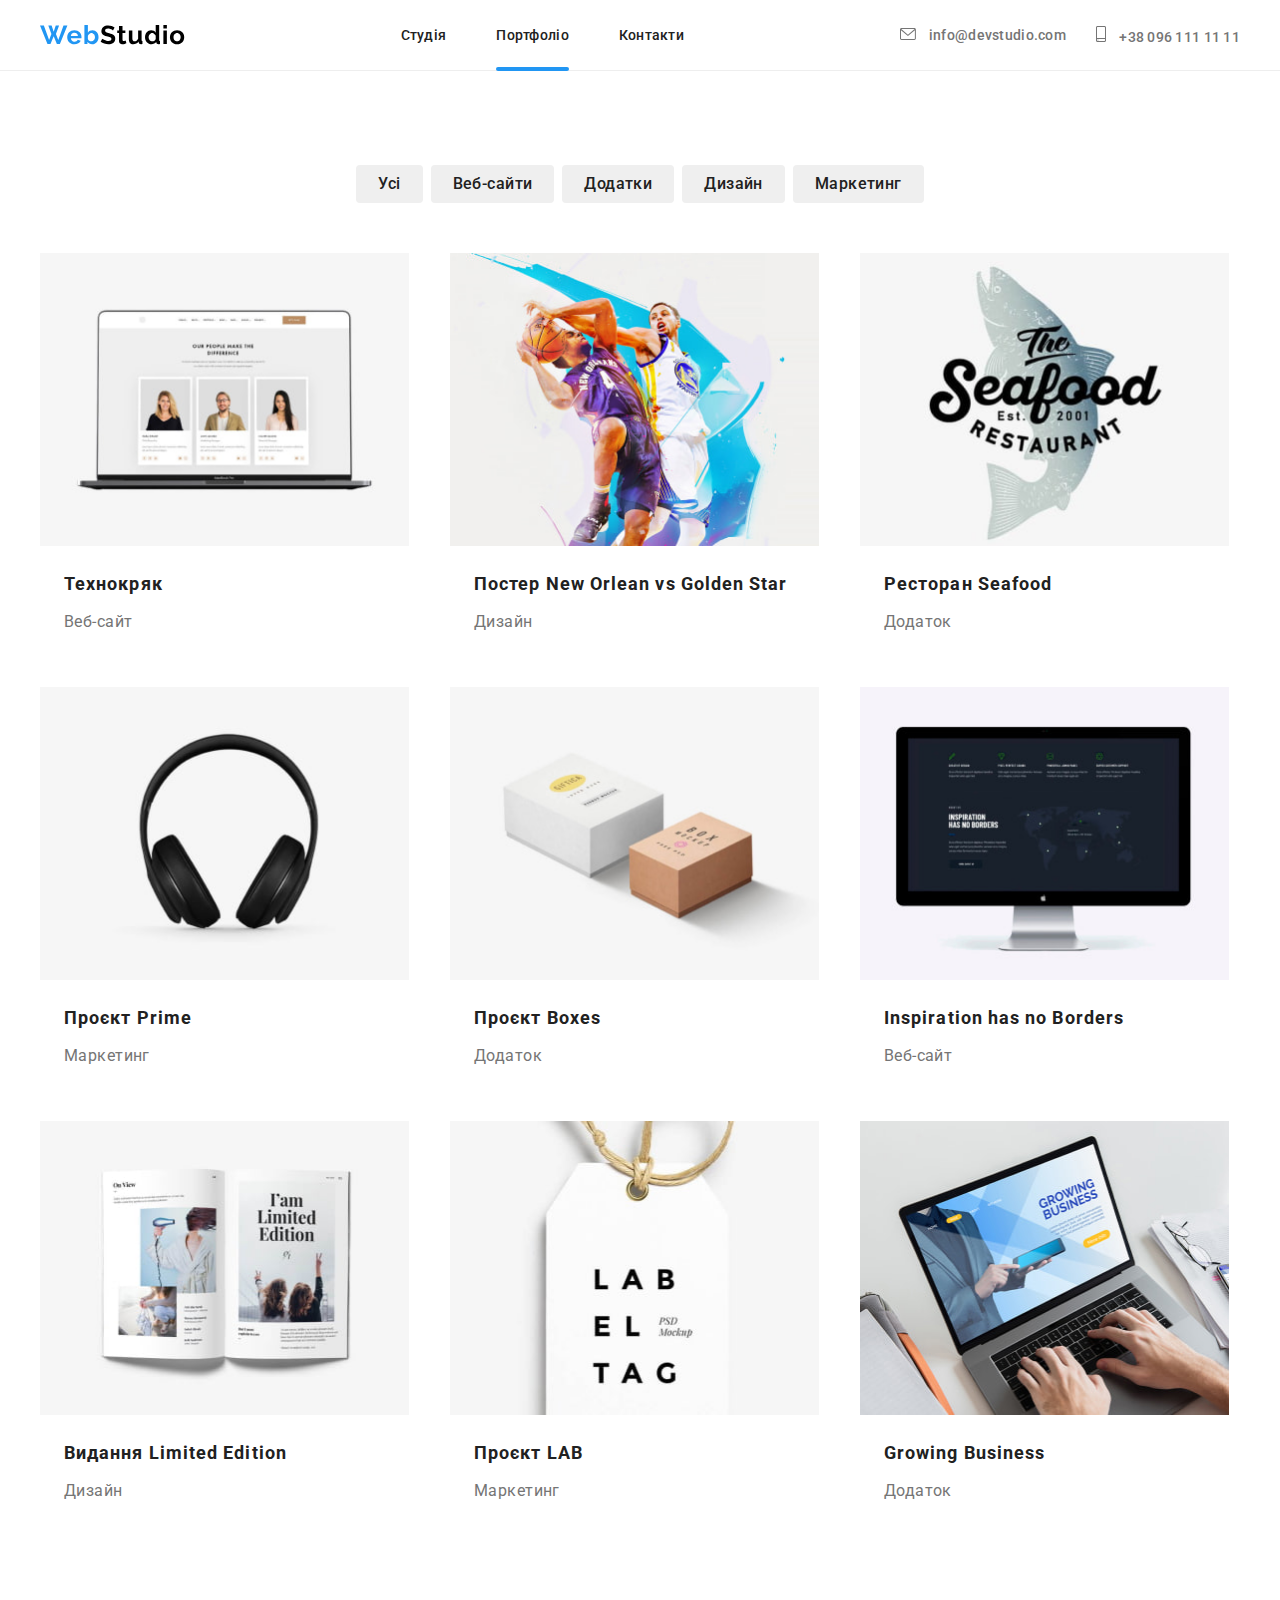
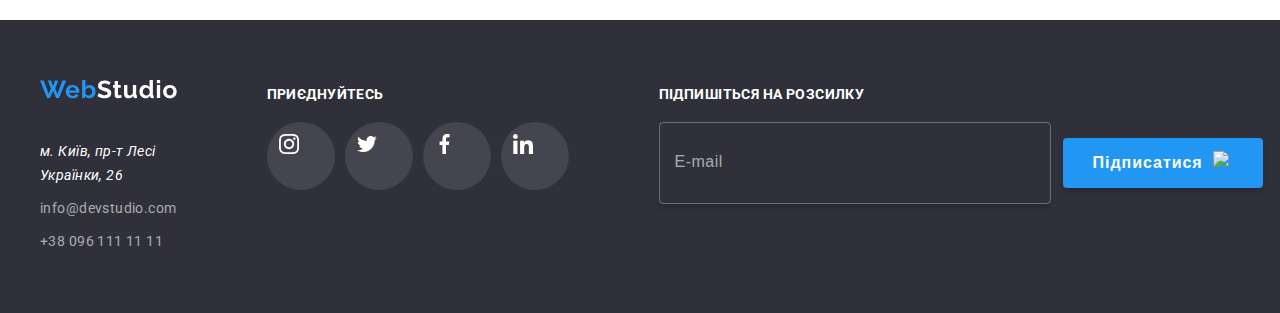
==== src/pages/portfolio.html @ 6adca5ae "added scss" ====
<!DOCTYPE html>
<html lang="uk">
  <head>
    <meta charset="UTF-8" />
    <meta name="viewport" content="width=device-width, initial-scale=1.0" />
    <title>Portfolio</title>
    <!-- шрифти -->
    <link rel="preconnect" href="https://fonts.googleapis.com" />
    <link rel="preconnect" href="https://fonts.gstatic.com" crossorigin />
    <link
      href="https://fonts.googleapis.com/css2?family=Raleway:wght@700&family=Roboto:wght@400;500;700;900&display=swap"
      rel="stylesheet"
    />
    <!-- нормалайз -->
    <link
      rel="stylesheet"
      href="https://cdnjs.cloudflare.com/ajax/libs/modern-normalize/2.0.0/modern-normalize.css"
      integrity="sha512-gA2Bvu0/hw4oj0Lp8ZHjK+o3S4BE5m8d/wNVy6ktKLhHKPpWLQwv9ixzuWirWOakoJqlBdePq2NhoCaUOQ5npQ=="
      crossorigin="anonymous"
      referrerpolicy="no-referrer"
    />
    <link rel="stylesheet" href="../css/main.css" />
  </head>
  <body>
    <!-- шапка сайту -->
    <header class="header">
      <div class="container header-container">
        <a href="#" class="header-logo">
          <img src="../images/logo.svg" alt="лого" class="header-logo-foto" />
        </a>
        <!-- навігація -->
        <nav class="header-nav">
          <ul class="nav-list">
            <li class="list-item">
              <a href="../../index.html" class="nav-link">Студія</a>
            </li>
            <li class="list-item">
              <a href="./portfolio.html" class="nav-link nav-link-active"
                >Портфоліо</a
              >
            </li>
            <li class="list-item"><a href="#" class="nav-link">Контакти</a></li>
          </ul>
        </nav>
        <ul class="header-address-list">
          <li class="address-item">
            <a class="address-link" href="mailto:info@devstudio.com">
              <svg class="address-icon address-icon-one">
                <use href="../images/icons/symbol-defs.svg#icon-email"></use>
              </svg>
              info@devstudio.com
            </a>
          </li>
          <li class="address-item">
            <a class="address-link" href="tel:+380961111111">
              <svg class="address-icon address-icon-two">
                <use
                  href="../images/icons/symbol-defs.svg#icon-smartphone"
                ></use>
              </svg>
              +38 096 111 11 11
            </a>
          </li>
        </ul>
      </div>
    </header>
    <!-- основний контент -->
    <main class="main">
      <section class="projects">
        <div class="container">
          <div class="projects-div">
            <ul class="projects-list">
              <li class="projects-item">
                <button class="list-button">Усі</button>
              </li>
              <li class="projects-item">
                <button class="list-button">Веб-сайти</button>
              </li>
              <li class="projects-item">
                <button class="list-button">Додатки</button>
              </li>
              <li class="projects-item">
                <button class="list-button">Дизайн</button>
              </li>
              <li class="projects-item">
                <button class="list-button">Маркетинг</button>
              </li>
            </ul>
          </div>
          <div class="projects-contanier">
            <article class="project">
              <div class="project-photo">
                <img
                  src="../images/portfolio/technokrak.jpg"
                  alt="Веб-сайт Технокряк"
                  class="project-img"
                />
                <p class="project-overlay">
                  Ресурс пропонує комплексні пропозиції з різним рівнем
                  функціоналу та сервісів. Все це дозволить відвідувачу отримати
                  вичерпні відомості про компанію чи приватну особу.
                </p>
              </div>
              <h2 class="project-title">Технокряк</h2>
              <p class="project-type">Веб-сайт</p>
            </article>

            <article class="project">
              <div class="project-photo">
                <img
                  src="../images/portfolio/neworlean.jpg"
                  alt="Постер New Orlean vs Golden Star"
                  class="project-img"
                />
                <p class="project-overlay">
                  Ресурс пропонує комплексні пропозиції з різним рівнем
                  функціоналу та сервісів. Все це дозволить відвідувачу отримати
                  вичерпні відомості про компанію чи приватну особу.
                </p>
              </div>
              <h2 class="project-title">Постер New Orlean vs Golden Star</h2>
              <p class="project-type">Дизайн</p>
            </article>

            <article class="project">
              <div class="project-photo">
                <img
                  src="../images/portfolio/seafood.jpg"
                  alt="Додаток Seafood"
                  class="project-img"
                />
                <p class="project-overlay">
                  Ресурс пропонує комплексні пропозиції з різним рівнем
                  функціоналу та сервісів. Все це дозволить відвідувачу отримати
                  вичерпні відомості про компанію чи приватну особу.
                </p>
              </div>
              <h2 class="project-title">Ресторан Seafood</h2>
              <p class="project-type">Додаток</p>
            </article>

            <article class="project">
              <div class="project-photo">
                <img
                  src="../images/portfolio/prime.jpg"
                  alt="Проєкт Prime"
                  class="project-img"
                />
                <p class="project-overlay">
                  Ресурс пропонує комплексні пропозиції з різним рівнем
                  функціоналу та сервісів. Все це дозволить відвідувачу отримати
                  вичерпні відомості про компанію чи приватну особу.
                </p>
              </div>
              <h2 class="project-title">Проєкт Prime</h2>
              <p class="project-type">Маркетинг</p>
            </article>

            <article class="project">
              <div class="project-photo">
                <img
                  src="../images/portfolio/boxes.jpg"
                  alt="Додаток Boxes"
                  class="project-img"
                />
                <p class="project-overlay">
                  Ресурс пропонує комплексні пропозиції з різним рівнем
                  функціоналу та сервісів. Все це дозволить відвідувачу отримати
                  вичерпні відомості про компанію чи приватну особу.
                </p>
              </div>
              <h2 class="project-title">Проєкт Boxes</h2>
              <p class="project-type">Додаток</p>
            </article>

            <article class="project">
              <div class="project-photo">
                <img
                  src="../images/portfolio/inspiration.jpg"
                  alt="Веб-сайт Inspiration has no Borders"
                  class="project-img"
                />
                <p class="project-overlay">
                  Ресурс пропонує комплексні пропозиції з різним рівнем
                  функціоналу та сервісів. Все це дозволить відвідувачу отримати
                  вичерпні відомості про компанію чи приватну особу.
                </p>
              </div>
              <h2 class="project-title">Inspiration has no Borders</h2>
              <p class="project-type">Веб-сайт</p>
            </article>

            <article class="project">
              <div class="project-photo">
                <img
                  src="../images/portfolio/limitededition.jpg"
                  alt="Дизайн Limited Edition"
                  class="project-img"
                />
                <p class="project-overlay">
                  Ресурс пропонує комплексні пропозиції з різним рівнем
                  функціоналу та сервісів. Все це дозволить відвідувачу отримати
                  вичерпні відомості про компанію чи приватну особу.
                </p>
              </div>
              <h2 class="project-title">Видання Limited Edition</h2>
              <p class="project-type">Дизайн</p>
            </article>

            <article class="project">
              <div class="project-photo">
                <img
                  src="../images/portfolio/lab.jpg"
                  alt="Проєкт LAB"
                  class="project-img"
                />
                <p class="project-overlay">
                  Ресурс пропонує комплексні пропозиції з різним рівнем
                  функціоналу та сервісів. Все це дозволить відвідувачу отримати
                  вичерпні відомості про компанію чи приватну особу.
                </p>
              </div>
              <h2 class="project-title">Проєкт LAB</h2>
              <p class="project-type">Маркетинг</p>
            </article>

            <article class="project">
              <div class="project-photo">
                <img
                  src="../images/portfolio/growingbusiness.jpg"
                  alt="Додаток Growing Business"
                  class="project-img"
                />
                <p class="project-overlay">
                  Ресурс пропонує комплексні пропозиції з різним рівнем
                  функціоналу та сервісів. Все це дозволить відвідувачу отримати
                  вичерпні відомості про компанію чи приватну особу.
                </p>
              </div>
              <h2 class="project-title">Growing Business</h2>
              <p class="project-type">Додаток</p>
            </article>
          </div>
        </div>
      </section>
    </main>
    <!-- підвал сайту -->
    <footer class="footer">
      <div class="container footer-container">
        <div class="footer-logo-and-address">
          <a href="#" class="footer-logo">
            <img
              src="../images/logo2.svg"
              alt="лого"
              class="footer-logo-foto"
            />
          </a>
          <ul class="footer-address-list">
            <li class="footer-item">
              <address class="footer-address">
                м. Київ, пр-т Лесі Українки, 26
              </address>
            </li>
            <li class="footer-item">
              <a href="mailto:info@devstudio.com" class="footer-link"
                >info@devstudio.com</a
              >
            </li>
            <li class="footer-item">
              <a href="tel:+380961111111" class="footer-link"
                >+38 096 111 11 11</a
              >
            </li>
          </ul>
        </div>
        <div class="footer-icons">
          <h2 class="footer-title">приєднуйтесь</h2>
          <ul class="footer-icons-list">
            <li class="icons-item">
              <a href="#" class="icons-link">
                <svg class="footer-icon" style="fill: #ffffff">
                  <use
                    href="../images/icons/symbol-defs.svg#icon-instagram"
                  ></use>
                </svg>
              </a>
            </li>
            <li class="icons-item">
              <a href="#" class="icons-link">
                <svg class="footer-icon">
                  <use
                    href="../images/icons/symbol-defs.svg#icon-twitter"
                  ></use>
                </svg>
              </a>
            </li>
            <li class="icons-item">
              <a href="#" class="icons-link">
                <svg class="footer-icon">
                  <use
                    href="../images/icons/symbol-defs.svg#icon-facebook"
                  ></use>
                </svg>
              </a>
            </li>
            <li class="icons-item">
              <a href="#" class="icons-link">
                <svg class="footer-icon">
                  <use href="../images/icons/symbol-defs.svg#icon-in"></use>
                </svg>
              </a>
            </li>
          </ul>
        </div>
        <div class="footer-contacts">
          <form action="#" class="footer-form">
            <h2 class="form-title">Підпишіться на розсилку</h2>
            <div class="footer-contact">
              <label hidden for="email" class="footer-label">E-mail</label>
              <input
                type="email"
                class="footer-input"
                id="email"
                placeholder="E-mail"
                required
              />
              <button type="submit" class="footer-btn-submit">
                Підписатися
                <img
                  src="../images/icons/send.svg"
                  alt="Відправити"
                  class="footer-btn-img"
                />
              </button>
            </div>
          </form>
        </div>
      </div>
    </footer>
  </body>
</html>
---- src/css/main.css ----
html,
body,
div,
span,
applet,
object,
iframe,
h1,
h2,
h3,
h4,
h5,
h6,
p,
blockquote,
pre,
a,
abbr,
acronym,
address,
big,
cite,
code,
del,
dfn,
em,
img,
ins,
kbd,
q,
s,
samp,
small,
strike,
strong,
sub,
sup,
tt,
var,
b,
u,
i,
center,
dl,
dt,
dd,
ol,
ul,
li,
fieldset,
form,
label,
legend,
table,
caption,
tbody,
tfoot,
thead,
tr,
th,
td,
article,
aside,
canvas,
details,
embed,
figure,
figcaption,
footer,
header,
hgroup,
menu,
nav,
output,
ruby,
section,
summary,
time,
mark,
audio,
video {
  margin: 0;
  padding: 0;
}

ul {
  list-style: none;
}

a {
  color: inherit;
  text-decoration: none;
}

h1,
h2,
h3,
h4,
h5,
h6 {
  font-size: inherit;
  font-weight: inherit;
}

button,
input {
  border: none;
  padding: 0;
}

:root {
  --colorTextPrimary: #212121;
  --colorTextSecondary: #757575;
  --colorTextAdditional: #ffffff;
  --colorTextAdditionalProzoruy: rgba(255, 255, 255, 0.6);
  --colorTextHover: #2196f3;
  --colorBackgroundPrimary: #2f303a;
  --colorBackgroundSecondary: #f5f4fa;
  --colorBorder: #eee;
  --colorIcons: #afb1b8;
  --colorIconsFooter: rgba(255, 255, 255, 0.1);
  --colorFormInput: rgba(33, 33, 33, 0.2);
}

img {
  width: 100%;
  display: block;
}

body {
  font-family: "Roboto", sans-serif;
  font-weight: 400;
  font-size: 14px;
  letter-spacing: 0.03em;
  color: var(--colorTextPrimary);
}

.container {
  max-width: 1200px;
  padding-left: 15px;
  padding-right: 15px;
  margin-left: auto;
  margin-right: auto;
}

.header {
  padding-top: 25px;
  padding-bottom: 25px;
  border-bottom: 1px solid var(--colorBorder);
}

.header-container {
  display: flex;
  justify-content: space-between;
  align-items: center;
}

.nav-list {
  display: flex;
  align-items: center;
  gap: 50px;
}

.nav-link {
  font-weight: 500;
  letter-spacing: 0.02em;
  text-decoration: none;
  color: var(--colorTextPrimary);
  position: relative;
  transition-property: color;
  transition-duration: 250ms;
  transition-timing-function: cubic-bezier(0.4, 0, 0.2, 1);
}

.nav-link:hover {
  color: var(--colorTextHover);
}

.nav-link::after {
  content: "";
  border-radius: 2px;
  width: 100%;
  height: 4px;
  background-color: var(--colorTextHover);
  position: absolute;
  bottom: -28px;
  left: 0;
  opacity: 0;
  transform: scaleX(0) translateY(10px);
  transform-origin: center;
  transition-property: transform, opacity;
  transition-duration: 250ms;
  transition-timing-function: cubic-bezier(0.4, 0, 0.2, 1);
}

.nav-link-active::after,
.nav-link:hover::after {
  opacity: 1;
  transform: scaleX(1) translateY(0);
}

.header-address-list {
  display: flex;
  align-items: center;
  gap: 30px;
}

.address-link {
  font-weight: 500;
  letter-spacing: 0.02em;
  color: var(--colorTextSecondary);
  text-decoration: none;
  transition-property: color;
  transition-duration: 250ms;
  transition-timing-function: cubic-bezier(0.4, 0, 0.2, 1);
}

.address-item:hover .address-link {
  color: var(--colorTextHover);
}

.address-icon {
  fill: var(--colorTextSecondary);
  transition-property: fill;
  transition-duration: 250ms;
  transition-timing-function: cubic-bezier(0.4, 0, 0.2, 1);
}

.address-item:hover .address-icon {
  fill: var(--colorTextHover);
}

.address-icon-one {
  width: 16px;
  height: 12px;
  margin-right: 10px;
}

.address-icon-two {
  width: 10px;
  height: 16px;
  margin-right: 10px;
}

.hero {
  background-color: var(--colorBackgroundPrimary);
  background-image: linear-gradient(to right, rgba(47, 48, 58, 0.2588235294), rgba(47, 48, 58, 0.2588235294)), url(../images/heroimg.jpg);
  padding-top: 200px;
  padding-bottom: 200px;
  background-repeat: no-repeat;
  background-size: cover;
  background-position: center;
}

.hero-container {
  display: flex;
  flex-direction: column;
  align-items: center;
  gap: 30px;
}

.hero-title {
  font-weight: 900;
  font-size: 44px;
  line-height: 1.36364;
  letter-spacing: 0.06em;
  text-transform: uppercase;
  text-align: center;
  color: var(--colorTextAdditional);
  width: 695px;
}

.backdrop {
  position: fixed;
  top: 0;
  left: 0;
  width: 100%;
  height: 100%;
  background-color: rgba(0, 0, 0, 0.5);
  opacity: 1;
  transition-property: opacity;
  transition-duration: 250ms;
  transition-timing-function: cubic-bezier(0.4, 0, 0.2, 1);
}

.backdrop.is-hidden {
  opacity: 0;
  pointer-events: none;
}

.backdrop.is-hidden .modal {
  transform: translate(-50%, 200%) scale(0);
}

.modal {
  background-color: var(--colorTextAdditional);
  position: absolute;
  left: 50%;
  top: 50%;
  min-width: 530px;
  min-height: 580px;
  transform: translate(-50%, -50%) scale(1);
  padding: 40px;
  transition-property: transform;
  transition-duration: 250ms;
  transition-timing-function: cubic-bezier(0.4, 0, 0.2, 1);
}

.btn-close {
  position: absolute;
  top: 10px;
  right: 10px;
  display: block;
  width: 30px;
  height: 30px;
  background-color: var(--colorTextAdditional);
  padding: 8px;
  border-radius: 50%;
  border: 1px solid var(--colorIcons);
}

.btn-close-img {
  height: 11px;
  width: 11px;
  background-color: var(--colorTextAdditional);
  fill: var(--colorTextPrimary);
  transition-property: fill;
  transition-duration: 250ms;
  transition-timing-function: cubic-bezier(0.4, 0, 0.2, 1);
}

.btn-close:hover .btn-close-img {
  fill: var(--colorTextHover);
}

.no-scroll {
  overflow: hidden;
}

.modal-form {
  display: flex;
  flex-direction: column;
  align-items: center;
}

.modal-title {
  font-weight: 700;
  font-size: 20px;
  text-align: center;
  margin-bottom: 12px;
}

.form-contacts {
  display: flex;
  flex-direction: column;
  align-items: baseline;
  gap: 10px;
  margin-bottom: 30px;
}

.form-contact {
  position: relative;
}

.form-contact:focus-within {
  fill: var(--colorTextHover);
}

.form-contact:hover {
  border-color: var(--colorTextHover);
  fill: var(--colorTextHover);
}

.form-label {
  font-size: 12px;
  letter-spacing: 0.01em;
  color: var(--colorTextSecondary);
}

.form-input {
  position: relative;
  border: 1px solid var(--colorFormInput);
  border-radius: 4px;
  width: 448px;
  height: 40px;
  padding: 15px 5px 15px 42px;
  transition-property: border-color;
  transition-duration: 250ms;
  transition-timing-function: cubic-bezier(0.4, 0, 0.2, 1);
}

.form-img {
  width: 18px;
  height: 18px;
  position: absolute;
  top: 11px;
  left: 12px;
  color: var(--colorTextPrimary);
  transition-property: fill;
  transition-duration: 250ms;
  transition-timing-function: cubic-bezier(0.4, 0, 0.2, 1);
}

.form-input:hover,
.form-textarea:hover {
  border-color: var(--colorTextHover);
}

.form-input:focus,
.form-textarea:focus {
  outline: none;
  border-color: var(--colorTextHover);
}

.form-textarea {
  border: 1px solid var(--colorFormInput);
  border-radius: 4px;
  width: 448px;
  height: 120px;
  padding: 12px 16px;
  resize: none;
  margin-bottom: 20px;
  transition-property: border-color;
  transition-duration: 250ms;
  transition-timing-function: cubic-bezier(0.4, 0, 0.2, 1);
}

.form-textarea::-moz-placeholder {
  font-size: 12px;
  letter-spacing: 0.01em;
  color: rgba(117, 117, 117, 0.5);
}

.form-textarea::placeholder {
  font-size: 12px;
  letter-spacing: 0.01em;
  color: rgba(117, 117, 117, 0.5);
}

.form-check-and-text {
  display: flex;
  align-items: center;
  gap: 10px;
}

.checkbox-label {
  line-height: 1.71429;
  letter-spacing: 0.03em;
  color: var(--colorTextSecondary);
}

.checkbox-link {
  text-decoration: underline;
  -webkit-text-decoration-skip-ink: none;
          text-decoration-skip-ink: none;
  color: #2196f3;
}

.advantages {
  padding-top: 94px;
  padding-bottom: 94px;
}

.advantages-list {
  display: flex;
  justify-content: space-between;
  gap: 30px;
}

.advantages-item {
  flex-basis: calc((100% - 90px) / 4);
}

.advantages-item::before {
  content: "";
  display: block;
  height: 120px;
  border-radius: 4px;
  background-repeat: no-repeat;
  background-position: center;
  background-color: var(--colorBackgroundSecondary);
  margin-bottom: 30px;
}

.advantages-item-1::before {
  background-image: url(../images/advantages/antenna.svg);
}

.advantages-item-2::before {
  background-image: url(../images/advantages/clock.svg);
}

.advantages-item-3::before {
  background-image: url(../images/advantages/diagram.svg);
}

.advantages-item-4:before {
  background-image: url(../images/advantages/astronaut.svg);
}

.advantages-title {
  font-weight: 700;
  text-transform: uppercase;
  margin-bottom: 10px;
}

.advantages-text {
  line-height: 1.71429;
  color: var(--colorTextSecondary);
}

.work {
  padding-bottom: 94px;
}

.work-title {
  font-weight: 700;
  font-size: 36px;
  text-align: center;
  margin-bottom: 50px;
}

.work-images {
  display: flex;
  justify-content: space-between;
  gap: 30px;
}

.work-img-plus-foto {
  position: relative;
}

.work-foto {
  flex-basis: calc((100% - 60px) / 3);
}

.work-name {
  font-weight: 700;
  text-transform: uppercase;
  text-align: center;
  color: var(--colorTextAdditional);
  background-color: rgba(47, 48, 58, 0.8);
  height: 70px;
  padding-top: 27px;
  padding-bottom: 27px;
  position: absolute;
  bottom: 0;
  width: 100%;
}

.team {
  padding-top: 94px;
  padding-bottom: 94px;
  background-color: var(--colorBackgroundSecondary);
}

.team-title {
  font-weight: 700;
  font-size: 36px;
  text-align: center;
  margin-bottom: 50px;
}

.team-members {
  display: flex;
  justify-content: space-between;
}

.teammate {
  background-color: var(--colorTextAdditional);
  border-radius: 0 0 4px 4px;
  flex-basis: calc((100% - 90px) / 4);
  box-shadow: 0 2px 1px 0 rgba(0, 0, 0, 0.2), 0 1px 1px 0 rgba(0, 0, 0, 0.14), 0 1px 3px 0 rgba(0, 0, 0, 0.12);
  padding-bottom: 30px;
}

.teammate-foto {
  margin-bottom: 30px;
}

.teammate-name {
  font-weight: 500;
  font-size: 16px;
  text-align: center;
  margin-bottom: 10px;
}

.teammate-role {
  font-size: 16px;
  color: var(--colorTextSecondary);
  text-align: center;
  margin-bottom: 10px;
}

.teammate-list {
  display: flex;
  justify-content: space-between;
  gap: 10px;
  text-align: center;
  padding-left: 32px;
  padding-right: 32px;
}

.teammate-link {
  display: block;
  background-color: #ffffff;
  height: 44px;
  width: 44px;
  border-radius: 50%;
}

.teammate-icon:hover {
  background-color: var(--colorTextHover);
  fill: var(--colorTextAdditional);
}

.teammate-icon {
  fill: var(--colorIcons);
  height: 44px;
  width: 44px;
  padding: 12px;
  border-radius: 50%;
  transition-property: background-color, fill;
  transition-duration: 250ms;
  transition-timing-function: cubic-bezier(0.4, 0, 0.2, 1);
}

.clients {
  padding-top: 94px;
  padding-bottom: 94px;
}

.clients-title {
  font-weight: 700;
  font-size: 36px;
  text-align: center;
  margin-bottom: 50px;
}

.clients-list {
  display: flex;
  gap: 30px;
}

.clients-link {
  display: block;
  width: 170px;
  height: 92px;
  padding: 16px 32px;
  border: 1px solid var(--colorIcons);
  border-radius: 4px;
  flex-basis: calc((100% - 150px) / 6);
  transition-property: border, fill;
  transition-duration: 250ms;
  transition-timing-function: cubic-bezier(0.4, 0, 0.2, 1);
}

.clients-link:hover .clients-icon {
  fill: var(--colorTextHover);
}

.clients-link:hover {
  border: 1px solid var(--colorTextHover);
}

.clients-icon {
  width: 106px;
  height: 60px;
  fill: var(--colorIcons);
  transition-property: border, fill;
  transition-duration: 250ms;
  transition-timing-function: cubic-bezier(0.4, 0, 0.2, 1);
}

.footer {
  background-color: var(--colorBackgroundPrimary);
  padding-top: 60px;
  padding-bottom: 60px;
}

.footer-container {
  display: flex;
  gap: 90px;
  align-items: baseline;
}

.footer-logo-and-address {
  display: flex;
  flex-direction: column;
  gap: 20px;
}

.footer-address-list {
  display: flex;
  flex-direction: column;
  gap: 9px;
}

.footer-address {
  line-height: 1.71429;
  color: var(--colorTextAdditional);
}

.footer-link {
  line-height: 1.71429;
  color: var(--colorTextAdditionalProzoruy);
}

.footer-title {
  font-weight: 700;
  text-transform: uppercase;
  color: var(--colorTextAdditional);
}

.footer-icons {
  display: flex;
  flex-direction: column;
  gap: 20px;
}

.footer-icons-list {
  display: flex;
  gap: 10px;
  align-items: center;
}

.icons-link {
  display: block;
  height: 44px;
  width: 44px;
  background-color: var(--colorIconsFooter);
  border-radius: 50%;
  padding: 12px;
  transition-property: background-color;
  transition-duration: 250ms;
  transition-timing-function: cubic-bezier(0.4, 0, 0.2, 1);
}

.icons-link:hover {
  background-color: var(--colorTextHover);
}

.footer-icon {
  fill: var(--colorTextAdditional);
  width: 20px;
  height: 20px;
}

.form-title {
  font-weight: 700;
  text-transform: uppercase;
  color: var(--colorTextAdditional);
  margin-bottom: 20px;
}

.footer-contact {
  display: flex;
  align-items: center;
  gap: 12px;
}

.footer-input {
  border: 1px solid rgba(255, 255, 255, 0.3);
  border-radius: 4px;
  width: 360px;
  height: 50px;
  box-shadow: 0 4px 4px 0 rgba(0, 0, 0, 0.15);
  background-color: rgba(33, 150, 243, 0);
  padding: 15px;
}

.footer-input:focus {
  outline: none;
}

.footer-input::-moz-placeholder {
  font-size: 16px;
  line-height: 1.25;
  letter-spacing: 0.03em;
  color: var(--colorTextAdditionalProzoruy);
}

.footer-input::placeholder {
  font-size: 16px;
  line-height: 1.25;
  letter-spacing: 0.03em;
  color: var(--colorTextAdditionalProzoruy);
}

.footer-logo {
  margin-bottom: 20px;
  display: inline-block;
}

.hero-button {
  font-weight: 700;
  font-size: 16px;
  line-height: 1.875;
  letter-spacing: 0.06em;
  text-align: center;
  color: var(--colorTextAdditional);
  background-color: var(--colorTextHover);
  box-shadow: 0 4px 4px 0 rgba(0, 0, 0, 0.15);
  padding: 10px 32px;
  border-radius: 4px;
  transition-property: opacity, box-shadow;
  transition-duration: 250ms;
  transition-timing-function: cubic-bezier(0.4, 0, 0.2, 1);
}

.hero-button:hover {
  opacity: 0.9;
  box-shadow: 4px 3px 5px 0px var(--colorTextPrimary);
}

.modal-btn-submit {
  border-radius: 4px;
  width: 200px;
  height: 50px;
  font-weight: 700;
  font-size: 16px;
  line-height: 1.875;
  letter-spacing: 0.06em;
  text-align: center;
  color: var(--colorTextAdditional);
  box-shadow: 0 4px 4px 0 rgba(0, 0, 0, 0.15);
  background-color: var(--colorTextHover);
  transition-property: box-shadow;
  transition-duration: 250ms;
  transition-timing-function: cubic-bezier(0.4, 0, 0.2, 1);
}

.modal-btn-submit:hover {
  box-shadow: 4px 3px 5px 0px var(--colorTextPrimary);
}

.footer-btn-submit {
  border-radius: 4px;
  width: 200px;
  height: 50px;
  font-weight: 700;
  font-size: 16px;
  line-height: 1.875;
  letter-spacing: 0.06em;
  text-align: center;
  color: var(--colorTextAdditional);
  box-shadow: 0 4px 4px 0 rgba(0, 0, 0, 0.15);
  background-color: var(--colorTextHover);
  transition-property: opacity, box-shadow;
  transition-duration: 250ms;
  transition-timing-function: cubic-bezier(0.4, 0, 0.2, 1);
  display: flex;
  align-items: center;
  gap: 10px;
  padding: 10px 30px;
}

.footer-btn-submit:hover {
  opacity: 0.9;
  box-shadow: 4px 3px 5px 0px var(--colorTextPrimary);
}

.footer-btn-img {
  width: 24px;
  height: 24px;
  fill: var(--colorTextAdditional);
}

.projects {
  padding-top: 94px;
  padding-bottom: 94px;
}

.projects-contanier {
  display: flex;
  flex-wrap: wrap;
  align-items: center;
  -moz-column-gap: 30px;
       column-gap: 30px;
  row-gap: 30px;
}

.project {
  /* border: 1px solid #eee; */
  flex-basis: calc((100% - 60px) / 3);
  transition-property: box-shadow;
  transition-duration: 250ms;
  transition-timing-function: cubic-bezier(0.4, 0, 0.2, 1);
}

.project:hover {
  box-shadow: 1px 4px 6px 0 rgba(0, 0, 0, 0.16), 0 4px 4px 0 rgba(0, 0, 0, 0.06), 0 1px 1px 0 rgba(0, 0, 0, 0.12);
}

.project-photo {
  width: 369px;
  margin-bottom: 20px;
  position: relative;
  overflow: hidden;
}

.project-photo:hover .project-overlay {
  transform: translate(0);
}

.project-overlay {
  padding: 65px 25px;
  background-color: rgba(33, 149, 243, 0.8549019608);
  width: 100%;
  height: 100%;
  position: absolute;
  left: 0;
  top: 0;
  transform: translateY(101%);
  transition-property: transform;
  transition-duration: 250ms;
  transition-timing-function: cubic-bezier(0.4, 0, 0.2, 1);
  font-size: 18px;
  line-height: 1.55556;
  color: var(--colorTextAdditional);
}

.project-title {
  font-weight: 700;
  font-size: 18px;
  line-height: 2;
  letter-spacing: 0.06em;
  margin-bottom: 5px;
  padding-left: 24px;
}

.project-type {
  font-size: 16px;
  line-height: 1.875;
  color: var(--colorTextSecondary);
  margin-bottom: 20px;
  padding-left: 24px;
}

.projects-list {
  display: flex;
  align-items: center;
  justify-content: center;
  gap: 8px;
  margin-bottom: 50px;
}

.list-button {
  font-family: inherit;
  font-weight: 500;
  font-size: 16px;
  letter-spacing: inherit;
  line-height: 1.625;
  text-align: center;
  color: inherit;
  height: 38px;
  border-radius: 4px;
  padding: 6px 22px;
  transition-property: color, background-color, box-shadow;
  transition-duration: 250ms;
  transition-timing-function: cubic-bezier(0.4, 0, 0.2, 1);
}

.list-button:hover {
  color: var(--colorTextAdditional);
  background-color: var(--colorTextHover);
  box-shadow: 0 2px 2px 0 rgba(0, 0, 0, 0.12), 0 1px 2px 0 rgba(0, 0, 0, 0.08), 0 3px 1px 0 rgba(0, 0, 0, 0.1);
}
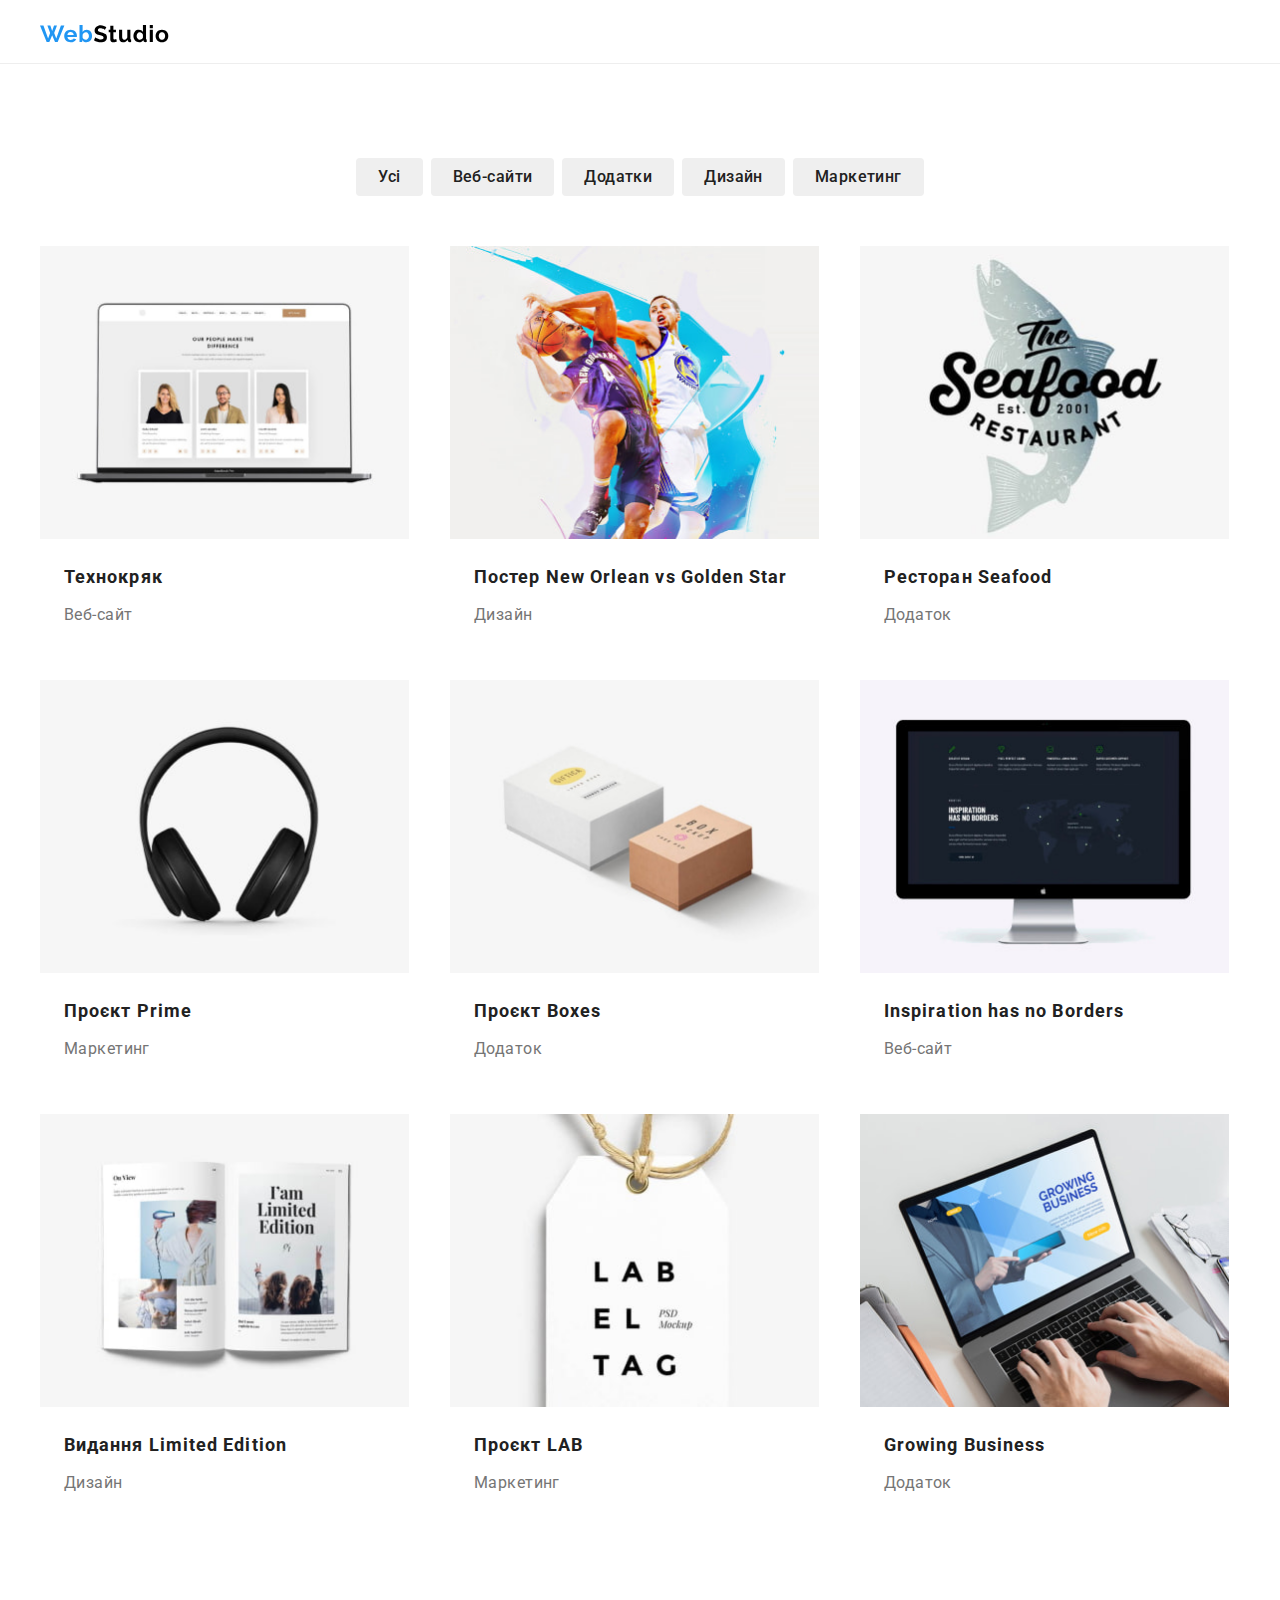
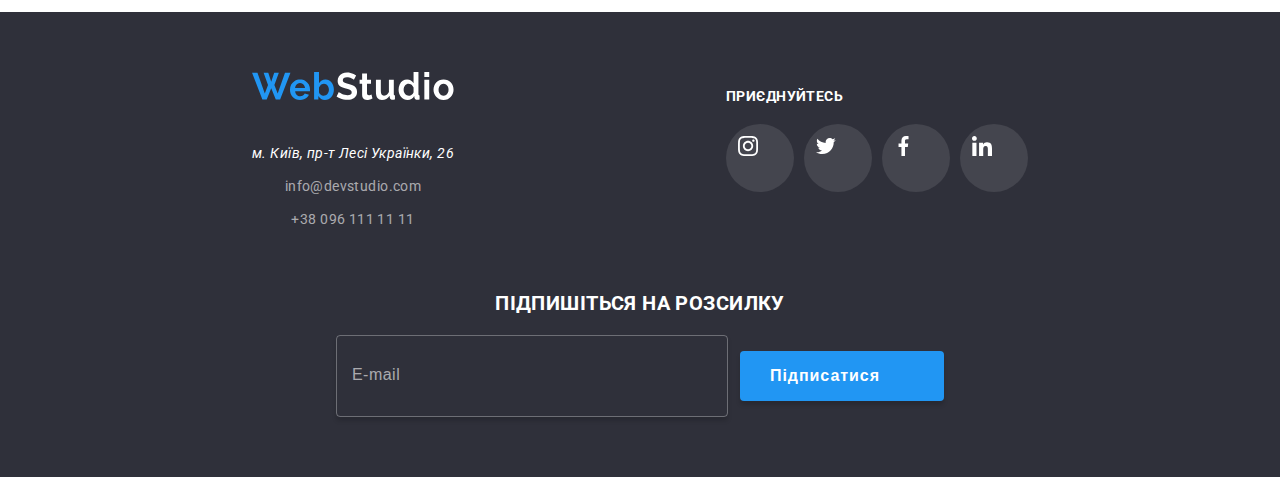
==== commit 4427adb6: "continued mobile-first" ====
--- a/src/pages/portfolio.html
+++ b/src/pages/portfolio.html
@@ -24,221 +24,242 @@
   <body>
     <!-- шапка сайту -->
     <header class="header">
-      <div class="container header-container">
-        <a href="#" class="header-logo">
-          <img src="../images/logo.svg" alt="лого" class="header-logo-foto" />
+      <div class="container header__container">
+        <a href="#" class="header__logo">
+          <img src="../images/logo.svg" alt="лого" class="logo__foto" />
         </a>
         <!-- навігація -->
-        <nav class="header-nav">
-          <ul class="nav-list">
-            <li class="list-item">
-              <a href="../../index.html" class="nav-link">Студія</a>
-            </li>
-            <li class="list-item">
-              <a href="./portfolio.html" class="nav-link nav-link-active"
-                >Портфоліо</a
-              >
-            </li>
-            <li class="list-item"><a href="#" class="nav-link">Контакти</a></li>
+        <div class="header__mobilemenu" data-menu>
+          <nav class="header__menu">
+            <ul class="menu__list">
+              <li class="menu__item">
+                <a href="../../index.html" class="menu__link">Студія</a>
+              </li>
+              <li class="menu__item">
+                <a href="./portfolio.html" class="menu__link menu__link--active"
+                  >Портфоліо</a
+                >
+              </li>
+              <li class="menu__item">
+                <a href="#" class="menu__link">Контакти</a>
+              </li>
+            </ul>
+          </nav>
+          <ul class="header__address">
+            <li class="address__item">
+              <a class="address__link" href="mailto:info@devstudio.com">
+                <svg class="address__icon address__icon--one">
+                  <use href="../images/icons/symbol-defs.svg#icon-email"></use>
+                </svg>
+                info@devstudio.com
+              </a>
+            </li>
+            <li class="address__item">
+              <a class="address__link" href="tel:+380961111111">
+                <svg class="address__icon address__icon--two">
+                  <use
+                    href="../images/icons/symbol-defs.svg#icon-smartphone"
+                  ></use>
+                </svg>
+                +38 096 111 11 11
+              </a>
+            </li>
           </ul>
-        </nav>
-        <ul class="header-address-list">
-          <li class="address-item">
-            <a class="address-link" href="mailto:info@devstudio.com">
-              <svg class="address-icon address-icon-one">
-                <use href="../images/icons/symbol-defs.svg#icon-email"></use>
-              </svg>
-              info@devstudio.com
-            </a>
-          </li>
-          <li class="address-item">
-            <a class="address-link" href="tel:+380961111111">
-              <svg class="address-icon address-icon-two">
-                <use
-                  href="../images/icons/symbol-defs.svg#icon-smartphone"
-                ></use>
-              </svg>
-              +38 096 111 11 11
-            </a>
-          </li>
-        </ul>
+          <ul class="header__social">
+            <li class="social__item">
+              <a href="#" class="social__link">Instagram</a>
+            </li>
+            <li class="social__item">
+              <a href="#" class="social__link">Twitter</a>
+            </li>
+            <li class="social__item">
+              <a href="#" class="social__link">Facebook</a>
+            </li>
+            <li class="social__item">
+              <a href="#" class="social__link">LinkedIn</a>
+            </li>
+          </ul>
+        </div>
+        <button class="header__btn" type="button" data-menu-button>
+          <span class="header__btn--icon"></span>
+        </button>
       </div>
     </header>
     <!-- основний контент -->
     <main class="main">
       <section class="projects">
         <div class="container">
-          <div class="projects-div">
-            <ul class="projects-list">
-              <li class="projects-item">
-                <button class="list-button">Усі</button>
-              </li>
-              <li class="projects-item">
-                <button class="list-button">Веб-сайти</button>
-              </li>
-              <li class="projects-item">
-                <button class="list-button">Додатки</button>
-              </li>
-              <li class="projects-item">
-                <button class="list-button">Дизайн</button>
-              </li>
-              <li class="projects-item">
-                <button class="list-button">Маркетинг</button>
+          <div class="projects__div">
+            <ul class="projects__list">
+              <li class="projects__item">
+                <button class="list__button">Усі</button>
+              </li>
+              <li class="projects__item">
+                <button class="list__button">Веб-сайти</button>
+              </li>
+              <li class="projects__item">
+                <button class="list__button">Додатки</button>
+              </li>
+              <li class="projects__item">
+                <button class="list__button">Дизайн</button>
+              </li>
+              <li class="projects__item">
+                <button class="list__button">Маркетинг</button>
               </li>
             </ul>
           </div>
-          <div class="projects-contanier">
-            <article class="project">
-              <div class="project-photo">
+          <div class="projects__contanier">
+            <article class="project">
+              <div class="project__photo">
                 <img
                   src="../images/portfolio/technokrak.jpg"
                   alt="Веб-сайт Технокряк"
-                  class="project-img"
-                />
-                <p class="project-overlay">
-                  Ресурс пропонує комплексні пропозиції з різним рівнем
-                  функціоналу та сервісів. Все це дозволить відвідувачу отримати
-                  вичерпні відомості про компанію чи приватну особу.
-                </p>
-              </div>
-              <h2 class="project-title">Технокряк</h2>
-              <p class="project-type">Веб-сайт</p>
-            </article>
-
-            <article class="project">
-              <div class="project-photo">
+                  class="project__img"
+                />
+                <p class="project__overlay">
+                  Ресурс пропонує комплексні пропозиції з різним рівнем
+                  функціоналу та сервісів. Все це дозволить відвідувачу отримати
+                  вичерпні відомості про компанію чи приватну особу.
+                </p>
+              </div>
+              <h2 class="project__title">Технокряк</h2>
+              <p class="project__type">Веб-сайт</p>
+            </article>
+
+            <article class="project">
+              <div class="project__photo">
                 <img
                   src="../images/portfolio/neworlean.jpg"
                   alt="Постер New Orlean vs Golden Star"
-                  class="project-img"
-                />
-                <p class="project-overlay">
-                  Ресурс пропонує комплексні пропозиції з різним рівнем
-                  функціоналу та сервісів. Все це дозволить відвідувачу отримати
-                  вичерпні відомості про компанію чи приватну особу.
-                </p>
-              </div>
-              <h2 class="project-title">Постер New Orlean vs Golden Star</h2>
-              <p class="project-type">Дизайн</p>
-            </article>
-
-            <article class="project">
-              <div class="project-photo">
+                  class="project__img"
+                />
+                <p class="project__overlay">
+                  Ресурс пропонує комплексні пропозиції з різним рівнем
+                  функціоналу та сервісів. Все це дозволить відвідувачу отримати
+                  вичерпні відомості про компанію чи приватну особу.
+                </p>
+              </div>
+              <h2 class="project__title">Постер New Orlean vs Golden Star</h2>
+              <p class="project__type">Дизайн</p>
+            </article>
+
+            <article class="project">
+              <div class="project__photo">
                 <img
                   src="../images/portfolio/seafood.jpg"
                   alt="Додаток Seafood"
-                  class="project-img"
-                />
-                <p class="project-overlay">
-                  Ресурс пропонує комплексні пропозиції з різним рівнем
-                  функціоналу та сервісів. Все це дозволить відвідувачу отримати
-                  вичерпні відомості про компанію чи приватну особу.
-                </p>
-              </div>
-              <h2 class="project-title">Ресторан Seafood</h2>
-              <p class="project-type">Додаток</p>
-            </article>
-
-            <article class="project">
-              <div class="project-photo">
+                  class="project__img"
+                />
+                <p class="project__overlay">
+                  Ресурс пропонує комплексні пропозиції з різним рівнем
+                  функціоналу та сервісів. Все це дозволить відвідувачу отримати
+                  вичерпні відомості про компанію чи приватну особу.
+                </p>
+              </div>
+              <h2 class="project__title">Ресторан Seafood</h2>
+              <p class="project__type">Додаток</p>
+            </article>
+
+            <article class="project">
+              <div class="project__photo">
                 <img
                   src="../images/portfolio/prime.jpg"
                   alt="Проєкт Prime"
-                  class="project-img"
-                />
-                <p class="project-overlay">
-                  Ресурс пропонує комплексні пропозиції з різним рівнем
-                  функціоналу та сервісів. Все це дозволить відвідувачу отримати
-                  вичерпні відомості про компанію чи приватну особу.
-                </p>
-              </div>
-              <h2 class="project-title">Проєкт Prime</h2>
-              <p class="project-type">Маркетинг</p>
-            </article>
-
-            <article class="project">
-              <div class="project-photo">
+                  class="project__img"
+                />
+                <p class="project__overlay">
+                  Ресурс пропонує комплексні пропозиції з різним рівнем
+                  функціоналу та сервісів. Все це дозволить відвідувачу отримати
+                  вичерпні відомості про компанію чи приватну особу.
+                </p>
+              </div>
+              <h2 class="project__title">Проєкт Prime</h2>
+              <p class="project__type">Маркетинг</p>
+            </article>
+
+            <article class="project">
+              <div class="project__photo">
                 <img
                   src="../images/portfolio/boxes.jpg"
                   alt="Додаток Boxes"
-                  class="project-img"
-                />
-                <p class="project-overlay">
-                  Ресурс пропонує комплексні пропозиції з різним рівнем
-                  функціоналу та сервісів. Все це дозволить відвідувачу отримати
-                  вичерпні відомості про компанію чи приватну особу.
-                </p>
-              </div>
-              <h2 class="project-title">Проєкт Boxes</h2>
-              <p class="project-type">Додаток</p>
-            </article>
-
-            <article class="project">
-              <div class="project-photo">
+                  class="project__img"
+                />
+                <p class="project__overlay">
+                  Ресурс пропонує комплексні пропозиції з різним рівнем
+                  функціоналу та сервісів. Все це дозволить відвідувачу отримати
+                  вичерпні відомості про компанію чи приватну особу.
+                </p>
+              </div>
+              <h2 class="project__title">Проєкт Boxes</h2>
+              <p class="project__type">Додаток</p>
+            </article>
+
+            <article class="project">
+              <div class="project__photo">
                 <img
                   src="../images/portfolio/inspiration.jpg"
                   alt="Веб-сайт Inspiration has no Borders"
-                  class="project-img"
-                />
-                <p class="project-overlay">
-                  Ресурс пропонує комплексні пропозиції з різним рівнем
-                  функціоналу та сервісів. Все це дозволить відвідувачу отримати
-                  вичерпні відомості про компанію чи приватну особу.
-                </p>
-              </div>
-              <h2 class="project-title">Inspiration has no Borders</h2>
-              <p class="project-type">Веб-сайт</p>
-            </article>
-
-            <article class="project">
-              <div class="project-photo">
+                  class="project__img"
+                />
+                <p class="project__overlay">
+                  Ресурс пропонує комплексні пропозиції з різним рівнем
+                  функціоналу та сервісів. Все це дозволить відвідувачу отримати
+                  вичерпні відомості про компанію чи приватну особу.
+                </p>
+              </div>
+              <h2 class="project__title">Inspiration has no Borders</h2>
+              <p class="project__type">Веб-сайт</p>
+            </article>
+
+            <article class="project">
+              <div class="project__photo">
                 <img
                   src="../images/portfolio/limitededition.jpg"
                   alt="Дизайн Limited Edition"
-                  class="project-img"
-                />
-                <p class="project-overlay">
-                  Ресурс пропонує комплексні пропозиції з різним рівнем
-                  функціоналу та сервісів. Все це дозволить відвідувачу отримати
-                  вичерпні відомості про компанію чи приватну особу.
-                </p>
-              </div>
-              <h2 class="project-title">Видання Limited Edition</h2>
-              <p class="project-type">Дизайн</p>
-            </article>
-
-            <article class="project">
-              <div class="project-photo">
+                  class="project__img"
+                />
+                <p class="project__overlay">
+                  Ресурс пропонує комплексні пропозиції з різним рівнем
+                  функціоналу та сервісів. Все це дозволить відвідувачу отримати
+                  вичерпні відомості про компанію чи приватну особу.
+                </p>
+              </div>
+              <h2 class="project__title">Видання Limited Edition</h2>
+              <p class="project__type">Дизайн</p>
+            </article>
+
+            <article class="project">
+              <div class="project__photo">
                 <img
                   src="../images/portfolio/lab.jpg"
                   alt="Проєкт LAB"
-                  class="project-img"
-                />
-                <p class="project-overlay">
-                  Ресурс пропонує комплексні пропозиції з різним рівнем
-                  функціоналу та сервісів. Все це дозволить відвідувачу отримати
-                  вичерпні відомості про компанію чи приватну особу.
-                </p>
-              </div>
-              <h2 class="project-title">Проєкт LAB</h2>
-              <p class="project-type">Маркетинг</p>
-            </article>
-
-            <article class="project">
-              <div class="project-photo">
+                  class="project__img"
+                />
+                <p class="project__overlay">
+                  Ресурс пропонує комплексні пропозиції з різним рівнем
+                  функціоналу та сервісів. Все це дозволить відвідувачу отримати
+                  вичерпні відомості про компанію чи приватну особу.
+                </p>
+              </div>
+              <h2 class="project__title">Проєкт LAB</h2>
+              <p class="project__type">Маркетинг</p>
+            </article>
+
+            <article class="project">
+              <div class="project__photo">
                 <img
                   src="../images/portfolio/growingbusiness.jpg"
                   alt="Додаток Growing Business"
-                  class="project-img"
-                />
-                <p class="project-overlay">
-                  Ресурс пропонує комплексні пропозиції з різним рівнем
-                  функціоналу та сервісів. Все це дозволить відвідувачу отримати
-                  вичерпні відомості про компанію чи приватну особу.
-                </p>
-              </div>
-              <h2 class="project-title">Growing Business</h2>
-              <p class="project-type">Додаток</p>
+                  class="project__img"
+                />
+                <p class="project__overlay">
+                  Ресурс пропонує комплексні пропозиції з різним рівнем
+                  функціоналу та сервісів. Все це дозволить відвідувачу отримати
+                  вичерпні відомості про компанію чи приватну особу.
+                </p>
+              </div>
+              <h2 class="project__title">Growing Business</h2>
+              <p class="project__type">Додаток</p>
             </article>
           </div>
         </div>
@@ -246,90 +267,86 @@
     </main>
     <!-- підвал сайту -->
     <footer class="footer">
-      <div class="container footer-container">
-        <div class="footer-logo-and-address">
-          <a href="#" class="footer-logo">
-            <img
-              src="../images/logo2.svg"
-              alt="лого"
-              class="footer-logo-foto"
-            />
+      <div class="container footer__container">
+        <div class="footer__logaddress">
+          <a href="#" class="footer__logo">
+            <img src="../images/logo2.svg" alt="лого" class="logo__foto" />
           </a>
-          <ul class="footer-address-list">
-            <li class="footer-item">
-              <address class="footer-address">
+          <ul class="footer__list">
+            <li class="footer__item">
+              <address class="footer__address">
                 м. Київ, пр-т Лесі Українки, 26
               </address>
             </li>
-            <li class="footer-item">
-              <a href="mailto:info@devstudio.com" class="footer-link"
+            <li class="footer__item">
+              <a href="mailto:info@devstudio.com" class="footer__link"
                 >info@devstudio.com</a
               >
             </li>
-            <li class="footer-item">
-              <a href="tel:+380961111111" class="footer-link"
+            <li class="footer__item">
+              <a href="tel:+380961111111" class="footer__link"
                 >+38 096 111 11 11</a
               >
             </li>
           </ul>
         </div>
-        <div class="footer-icons">
-          <h2 class="footer-title">приєднуйтесь</h2>
-          <ul class="footer-icons-list">
-            <li class="icons-item">
-              <a href="#" class="icons-link">
-                <svg class="footer-icon" style="fill: #ffffff">
+        <div class="footer__icons">
+          <h2 class="footer__title">приєднуйтесь</h2>
+          <ul class="icons__list">
+            <li class="icons__item">
+              <a href="#" class="icons__link">
+                <svg class="footer__icon" style="fill: #ffffff">
                   <use
                     href="../images/icons/symbol-defs.svg#icon-instagram"
                   ></use>
                 </svg>
               </a>
             </li>
-            <li class="icons-item">
-              <a href="#" class="icons-link">
-                <svg class="footer-icon">
+            <li class="icons__item">
+              <a href="#" class="icons__link">
+                <svg class="footer__icon">
                   <use
                     href="../images/icons/symbol-defs.svg#icon-twitter"
                   ></use>
                 </svg>
               </a>
             </li>
-            <li class="icons-item">
-              <a href="#" class="icons-link">
-                <svg class="footer-icon">
+            <li class="icons__item">
+              <a href="#" class="icons__link">
+                <svg class="footer__icon">
                   <use
                     href="../images/icons/symbol-defs.svg#icon-facebook"
                   ></use>
                 </svg>
               </a>
             </li>
-            <li class="icons-item">
-              <a href="#" class="icons-link">
-                <svg class="footer-icon">
+            <li class="icons__item">
+              <a href="#" class="icons__link">
+                <svg class="footer__icon">
                   <use href="../images/icons/symbol-defs.svg#icon-in"></use>
                 </svg>
               </a>
             </li>
           </ul>
         </div>
-        <div class="footer-contacts">
-          <form action="#" class="footer-form">
-            <h2 class="form-title">Підпишіться на розсилку</h2>
-            <div class="footer-contact">
-              <label hidden for="email" class="footer-label">E-mail</label>
+        <div class="footer__contacts">
+          <form action="#" class="footer__form">
+            <h2 class="form__title">Підпишіться на розсилку</h2>
+            <div class="footer__contact">
+              <label hidden for="email" class="footer__label">E-mail</label>
               <input
                 type="email"
-                class="footer-input"
+                class="footer__input"
                 id="email"
                 placeholder="E-mail"
                 required
               />
-              <button type="submit" class="footer-btn-submit">
+              <button type="submit" class="btn__submit">
                 Підписатися
                 <img
-                  src="../images/icons/send.svg"
+                  src="../images/icons/symbol-defs-2.svg#icon-send"
                   alt="Відправити"
-                  class="footer-btn-img"
+                  class="btn__img"
                 />
               </button>
             </div>
@@ -337,5 +354,6 @@
         </div>
       </div>
     </footer>
+    <script src="../js/mobile-menu.js"></script>
   </body>
 </html>
--- a/src/css/main.css
+++ b/src/css/main.css
@@ -1,3 +1,13 @@
+.team {
+  padding-top: 94px;
+  padding-bottom: 94px;
+}
+
+.footer__icons, .footer__list, .footer__logaddress, .form__contacts, .form, .hero__container {
+  display: flex;
+  flex-direction: column;
+}
+
 html,
 body,
 div,
@@ -108,20 +118,6 @@
   padding: 0;
 }
 
-:root {
-  --colorTextPrimary: #212121;
-  --colorTextSecondary: #757575;
-  --colorTextAdditional: #ffffff;
-  --colorTextAdditionalProzoruy: rgba(255, 255, 255, 0.6);
-  --colorTextHover: #2196f3;
-  --colorBackgroundPrimary: #2f303a;
-  --colorBackgroundSecondary: #f5f4fa;
-  --colorBorder: #eee;
-  --colorIcons: #afb1b8;
-  --colorIconsFooter: rgba(255, 255, 255, 0.1);
-  --colorFormInput: rgba(33, 33, 33, 0.2);
-}
-
 img {
   width: 100%;
   display: block;
@@ -132,10 +128,11 @@
   font-weight: 400;
   font-size: 14px;
   letter-spacing: 0.03em;
-  color: var(--colorTextPrimary);
+  color: #212121;
 }
 
 .container {
+  min-width: 480px;
   max-width: 1200px;
   padding-left: 15px;
   padding-right: 15px;
@@ -146,130 +143,282 @@
 .header {
   padding-top: 25px;
   padding-bottom: 25px;
-  border-bottom: 1px solid var(--colorBorder);
-}
-
-.header-container {
+  border-bottom: 1px solid #eee;
+  position: relative;
+}
+
+.header__container {
   display: flex;
   justify-content: space-between;
   align-items: center;
-}
-
-.nav-list {
-  display: flex;
-  align-items: center;
-  gap: 50px;
-}
-
-.nav-link {
+  gap: 0px;
+}
+
+.header__mobilemenu {
+  position: fixed;
+  top: 0;
+  left: 0;
+  width: 100%;
+  height: 100%;
+  background-color: #ffffff;
+  z-index: 9;
+  display: flex;
+  justify-content: center;
+  align-items: center;
+  transform: translateX(-100%);
+  transition: transform 0.5s ease;
+}
+
+.header__mobilemenu.open {
+  transform: translateX(0);
+}
+
+.menu__list {
+  display: flex;
+  justify-content: none;
+  align-items: center;
+  gap: 30px;
+  flex-direction: column;
+  position: absolute;
+  top: 50px;
+  left: 40px;
+  margin-bottom: 300px;
+}
+
+.menu__link {
+  font-weight: 500;
+  font-size: 40px;
+  letter-spacing: 0.02em;
+  text-decoration: none;
+  color: #212121;
+  position: relative;
+  transition-property: color;
+  transition-duration: 250ms;
+  transition-timing-function: cubic-bezier(0.4, 0, 0.2, 1);
+}
+.menu__link:hover {
+  color: #2196f3;
+}
+
+.header__address {
+  display: flex;
+  flex-direction: column-reverse;
+  gap: 30px;
+  position: absolute;
+  left: 40px;
+}
+
+.address__link {
   font-weight: 500;
   letter-spacing: 0.02em;
+  color: #757575;
   text-decoration: none;
-  color: var(--colorTextPrimary);
+  font-size: 24px;
+  transition-property: color;
+  transition-duration: 250ms;
+  transition-timing-function: cubic-bezier(0.4, 0, 0.2, 1);
+}
+.address__link:hover {
+  color: #2196f3;
+}
+
+.address__link--two {
+  font-size: 34px;
+}
+
+.address__icon {
+  display: none;
+}
+
+.header__social {
+  display: flex;
+  align-items: center;
+  gap: 20px;
+  display: flex;
+  justify-content: center;
+  align-items: center;
+  gap: 20px;
+  position: absolute;
+  left: 40px;
+}
+
+.social__link {
+  font-weight: 500;
+  font-size: 18px;
+  line-height: 1.22222;
+  letter-spacing: 0.02em;
+  color: #2196f3;
+}
+
+.header__btn {
+  display: block;
+  z-index: 10;
+}
+
+.header__btn {
   position: relative;
-  transition-property: color;
-  transition-duration: 250ms;
-  transition-timing-function: cubic-bezier(0.4, 0, 0.2, 1);
-}
-
-.nav-link:hover {
-  color: var(--colorTextHover);
-}
-
-.nav-link::after {
+  width: 20px;
+  height: 15px;
+  background-color: #fff;
+}
+.header__btn::before, .header__btn::after {
   content: "";
-  border-radius: 2px;
+  position: absolute;
   width: 100%;
-  height: 4px;
-  background-color: var(--colorTextHover);
+  height: 2px;
+  background-color: #333;
+  left: 0;
+}
+.header__btn::before {
+  top: 0;
+}
+.header__btn::after {
+  bottom: 0;
+}
+
+.header__btn--icon {
   position: absolute;
-  bottom: -28px;
   left: 0;
-  opacity: 0;
-  transform: scaleX(0) translateY(10px);
-  transform-origin: center;
-  transition-property: transform, opacity;
-  transition-duration: 250ms;
-  transition-timing-function: cubic-bezier(0.4, 0, 0.2, 1);
-}
-
-.nav-link-active::after,
-.nav-link:hover::after {
-  opacity: 1;
-  transform: scaleX(1) translateY(0);
-}
-
-.header-address-list {
-  display: flex;
-  align-items: center;
-  gap: 30px;
-}
-
-.address-link {
-  font-weight: 500;
-  letter-spacing: 0.02em;
-  color: var(--colorTextSecondary);
-  text-decoration: none;
-  transition-property: color;
-  transition-duration: 250ms;
-  transition-timing-function: cubic-bezier(0.4, 0, 0.2, 1);
-}
-
-.address-item:hover .address-link {
-  color: var(--colorTextHover);
-}
-
-.address-icon {
-  fill: var(--colorTextSecondary);
-  transition-property: fill;
-  transition-duration: 250ms;
-  transition-timing-function: cubic-bezier(0.4, 0, 0.2, 1);
-}
-
-.address-item:hover .address-icon {
-  fill: var(--colorTextHover);
-}
-
-.address-icon-one {
-  width: 16px;
-  height: 12px;
-  margin-right: 10px;
-}
-
-.address-icon-two {
-  width: 10px;
-  height: 16px;
-  margin-right: 10px;
-}
-
+  top: 50%;
+  height: 1.5px;
+  width: 100%;
+  background-color: #333;
+  transform: translateY(-50%);
+  transition: transform 0.5s ease;
+}
+
+.open ~ .header__btn .header__btn--icon {
+  transform: rotate(405deg);
+}
+
+.open ~ .header__btn::before {
+  transform: rotate(45deg);
+  top: 50%;
+}
+
+.open ~ .header__btn::after {
+  transform: rotate(-45deg);
+  top: 50%;
+}
+
+@media (min-width: 768px) {
+  .header {
+    padding-bottom: 20px;
+  }
+  .menu__list {
+    display: flex;
+    justify-content: none;
+    align-items: center;
+    gap: 50px;
+  }
+  .menu__link::after {
+    content: "";
+    border-radius: 2px;
+    width: 100%;
+    height: 4px;
+    background-color: #2196f3;
+    position: absolute;
+    bottom: -28px;
+    left: 0;
+    opacity: 0;
+    transform: scaleX(0) translateY(10px);
+    transform-origin: center;
+    transition-property: transform;
+    transition-duration: 250ms;
+    transition-timing-function: cubic-bezier(0.4, 0, 0.2, 1);
+    transition-property: opacity;
+    transition-duration: 250ms;
+    transition-timing-function: cubic-bezier(0.4, 0, 0.2, 1);
+  }
+  .menu__link--active::after,
+  .menu__link:hover::after {
+    opacity: 1;
+    transform: scaleX(1) translateY(0);
+  }
+  .header__address {
+    display: flex;
+    justify-content: none;
+    align-items: center;
+    gap: 30px;
+  }
+  .address__link {
+    font-weight: 500;
+    letter-spacing: 0.02em;
+    color: #757575;
+    text-decoration: none;
+    transition-property: color;
+    transition-duration: 250ms;
+    transition-timing-function: cubic-bezier(0.4, 0, 0.2, 1);
+  }
+  .address__item:hover .address__link {
+    color: #2196f3;
+  }
+  .address__icon {
+    fill: #757575;
+    transition-property: fill;
+    transition-duration: 250ms;
+    transition-timing-function: cubic-bezier(0.4, 0, 0.2, 1);
+  }
+  .address__item:hover .address__icon {
+    fill: #2196f3;
+  }
+  .address__icon--one {
+    width: 16px;
+    height: 12px;
+    margin-right: 10px;
+  }
+  .address__icon--two {
+    width: 10px;
+    height: 16px;
+    margin-right: 10px;
+  }
+  .header__mobilemenu {
+    position: relative;
+  }
+  .header__btn {
+    display: none;
+  }
+  .header__social {
+    display: none;
+  }
+}
 .hero {
-  background-color: var(--colorBackgroundPrimary);
+  background-color: #2f303a;
   background-image: linear-gradient(to right, rgba(47, 48, 58, 0.2588235294), rgba(47, 48, 58, 0.2588235294)), url(../images/heroimg.jpg);
-  padding-top: 200px;
-  padding-bottom: 200px;
+  padding-top: 120px;
+  padding-bottom: 120px;
   background-repeat: no-repeat;
   background-size: cover;
   background-position: center;
 }
 
-.hero-container {
-  display: flex;
-  flex-direction: column;
-  align-items: center;
+.hero__container {
   gap: 30px;
-}
-
-.hero-title {
+  align-items: center;
+  justify-content: center;
+}
+
+.hero__title {
   font-weight: 900;
-  font-size: 44px;
+  font-size: 26px;
   line-height: 1.36364;
   letter-spacing: 0.06em;
   text-transform: uppercase;
   text-align: center;
-  color: var(--colorTextAdditional);
-  width: 695px;
-}
-
+  color: #ffffff;
+  width: 360px;
+}
+
+@media (min-width: 1200px) {
+  .hero {
+    padding-top: 200px;
+    padding-bottom: 200px;
+  }
+  .hero__title {
+    font-size: 44px;
+    width: 695px;
+  }
+}
 .backdrop {
   position: fixed;
   top: 0;
@@ -293,7 +442,7 @@
 }
 
 .modal {
-  background-color: var(--colorTextAdditional);
+  background-color: #ffffff;
   position: absolute;
   left: 50%;
   top: 50%;
@@ -306,80 +455,72 @@
   transition-timing-function: cubic-bezier(0.4, 0, 0.2, 1);
 }
 
-.btn-close {
+.btn__close {
   position: absolute;
   top: 10px;
   right: 10px;
   display: block;
   width: 30px;
   height: 30px;
-  background-color: var(--colorTextAdditional);
+  background-color: #ffffff;
   padding: 8px;
   border-radius: 50%;
-  border: 1px solid var(--colorIcons);
-}
-
-.btn-close-img {
+  border: 1px solid #afb1b8;
+}
+
+.modal__img {
   height: 11px;
   width: 11px;
-  background-color: var(--colorTextAdditional);
-  fill: var(--colorTextPrimary);
+  background-color: #ffffff;
+  fill: #212121;
   transition-property: fill;
   transition-duration: 250ms;
   transition-timing-function: cubic-bezier(0.4, 0, 0.2, 1);
 }
 
-.btn-close:hover .btn-close-img {
-  fill: var(--colorTextHover);
+.btn__close:hover .modal__img {
+  fill: #2196f3;
 }
 
 .no-scroll {
   overflow: hidden;
 }
 
-.modal-form {
-  display: flex;
-  flex-direction: column;
-  align-items: center;
-}
-
-.modal-title {
+.form__title {
   font-weight: 700;
   font-size: 20px;
   text-align: center;
   margin-bottom: 12px;
 }
 
-.form-contacts {
-  display: flex;
-  flex-direction: column;
+.form__contacts {
   align-items: baseline;
   gap: 10px;
   margin-bottom: 30px;
 }
 
-.form-contact {
+.form__contact {
   position: relative;
 }
 
-.form-contact:focus-within {
-  fill: var(--colorTextHover);
-}
-
-.form-contact:hover {
-  border-color: var(--colorTextHover);
-  fill: var(--colorTextHover);
-}
-
-.form-label {
+.form__contact:focus-within {
+  fill: #2196f3;
+}
+
+.form__contact:hover {
+  border-color: #2196f3;
+  fill: #2196f3;
+}
+
+.form__label {
   font-size: 12px;
   letter-spacing: 0.01em;
-  color: var(--colorTextSecondary);
-}
-
-.form-input {
+  color: #757575;
+}
+
+.form__input {
   position: relative;
-  border: 1px solid var(--colorFormInput);
+  border: 1px solid rgba(33, 33, 33, 0.2);
   border-radius: 4px;
   width: 448px;
   height: 40px;
@@ -389,31 +530,31 @@
   transition-timing-function: cubic-bezier(0.4, 0, 0.2, 1);
 }
 
-.form-img {
+.form__img {
   width: 18px;
   height: 18px;
   position: absolute;
   top: 11px;
   left: 12px;
-  color: var(--colorTextPrimary);
+  color: #212121;
   transition-property: fill;
   transition-duration: 250ms;
   transition-timing-function: cubic-bezier(0.4, 0, 0.2, 1);
 }
 
-.form-input:hover,
-.form-textarea:hover {
-  border-color: var(--colorTextHover);
-}
-
-.form-input:focus,
-.form-textarea:focus {
+.form__input:hover,
+.form__textarea:hover {
+  border-color: #2196f3;
+}
+
+.form__input:focus,
+.form__textarea:focus {
   outline: none;
-  border-color: var(--colorTextHover);
-}
-
-.form-textarea {
-  border: 1px solid var(--colorFormInput);
+  border-color: #2196f3;
+}
+
+.form__textarea {
+  border: 1px solid rgba(33, 33, 33, 0.2);
   border-radius: 4px;
   width: 448px;
   height: 120px;
@@ -425,31 +566,31 @@
   transition-timing-function: cubic-bezier(0.4, 0, 0.2, 1);
 }
 
-.form-textarea::-moz-placeholder {
+.form__textarea::-moz-placeholder {
   font-size: 12px;
   letter-spacing: 0.01em;
   color: rgba(117, 117, 117, 0.5);
 }
 
-.form-textarea::placeholder {
+.form__textarea::placeholder {
   font-size: 12px;
   letter-spacing: 0.01em;
   color: rgba(117, 117, 117, 0.5);
 }
 
-.form-check-and-text {
+.form__check {
   display: flex;
   align-items: center;
   gap: 10px;
 }
 
-.checkbox-label {
+.checkbox__label {
   line-height: 1.71429;
   letter-spacing: 0.03em;
-  color: var(--colorTextSecondary);
-}
-
-.checkbox-link {
+  color: #757575;
+}
+
+.checkbox__link {
   text-decoration: underline;
   -webkit-text-decoration-skip-ink: none;
           text-decoration-skip-ink: none;
@@ -457,88 +598,114 @@
 }
 
 .advantages {
-  padding-top: 94px;
-  padding-bottom: 94px;
-}
-
-.advantages-list {
-  display: flex;
-  justify-content: space-between;
+  padding-top: 60px;
+  padding-bottom: 60px;
+}
+
+.advantages__list {
+  display: flex;
   gap: 30px;
-}
-
-.advantages-item {
-  flex-basis: calc((100% - 90px) / 4);
-}
-
-.advantages-item::before {
+  flex-wrap: wrap;
+  flex-direction: column;
+}
+
+.advantages__item {
+  flex-basis: 0;
+}
+
+.advantages__item::before {
   content: "";
   display: block;
   height: 120px;
   border-radius: 4px;
   background-repeat: no-repeat;
   background-position: center;
-  background-color: var(--colorBackgroundSecondary);
+  background-color: #f5f4fa;
   margin-bottom: 30px;
 }
 
-.advantages-item-1::before {
+.advantages__item--1::before {
   background-image: url(../images/advantages/antenna.svg);
 }
 
-.advantages-item-2::before {
+.advantages__item--2::before {
   background-image: url(../images/advantages/clock.svg);
 }
 
-.advantages-item-3::before {
+.advantages__item--3::before {
   background-image: url(../images/advantages/diagram.svg);
 }
 
-.advantages-item-4:before {
+.advantages__item--4:before {
   background-image: url(../images/advantages/astronaut.svg);
 }
 
-.advantages-title {
+.advantages__title {
   font-weight: 700;
   text-transform: uppercase;
   margin-bottom: 10px;
-}
-
-.advantages-text {
+  align-content: center;
+}
+
+.advantages__text {
   line-height: 1.71429;
-  color: var(--colorTextSecondary);
-}
-
+  color: #757575;
+}
+
+@media (min-width: 768px) {
+  .advantages__list {
+    flex-wrap: wrap;
+  }
+  .advantages-item {
+    flex-basis: calc((100% - 30px) / 2);
+  }
+}
+@media (min-width: 1200px) {
+  .advantages {
+    padding-top: 94px;
+    padding-bottom: 94px;
+  }
+  .advantages__list {
+    display: flex;
+    justify-content: space-between;
+    align-items: none;
+    gap: 30px;
+  }
+  .advantages__item {
+    flex-basis: calc((100% - 90px) / 4);
+  }
+}
 .work {
+  display: none;
   padding-bottom: 94px;
 }
 
-.work-title {
+.work__title {
   font-weight: 700;
   font-size: 36px;
   text-align: center;
   margin-bottom: 50px;
 }
 
-.work-images {
+.work__images {
   display: flex;
   justify-content: space-between;
   gap: 30px;
 }
 
-.work-img-plus-foto {
+.work__imgfoto {
   position: relative;
 }
 
-.work-foto {
+.work__foto {
   flex-basis: calc((100% - 60px) / 3);
 }
 
-.work-name {
+.work__name {
   font-weight: 700;
   text-transform: uppercase;
   text-align: center;
-  color: var(--colorTextAdditional);
+  color: #ffffff;
   background-color: rgba(47, 48, 58, 0.8);
   height: 70px;
   padding-top: 27px;
@@ -548,60 +715,77 @@
   width: 100%;
 }
 
+@media (min-width: 1200px) {
+  .work {
+    display: block;
+  }
+}
 .team {
-  padding-top: 94px;
-  padding-bottom: 94px;
-  background-color: var(--colorBackgroundSecondary);
-}
-
-.team-title {
+  background-color: #f5f4fa;
+}
+
+.team__title {
   font-weight: 700;
   font-size: 36px;
   text-align: center;
   margin-bottom: 50px;
 }
 
-.team-members {
-  display: flex;
-  justify-content: space-between;
-}
-
+.team__members {
+  display: flex;
+  justify-content: center;
+  flex-wrap: wrap;
+  gap: 30px;
+}
+
+@media (min-width: 1200px) {
+  .team__members {
+    justify-content: space-between;
+    gap: 30px;
+  }
+}
 .teammate {
-  background-color: var(--colorTextAdditional);
+  flex-basis: 0;
+  flex-grow: 1;
+  background-color: #ffffff;
   border-radius: 0 0 4px 4px;
-  flex-basis: calc((100% - 90px) / 4);
   box-shadow: 0 2px 1px 0 rgba(0, 0, 0, 0.2), 0 1px 1px 0 rgba(0, 0, 0, 0.14), 0 1px 3px 0 rgba(0, 0, 0, 0.12);
   padding-bottom: 30px;
 }
 
-.teammate-foto {
+.teammate__foto {
   margin-bottom: 30px;
 }
 
-.teammate-name {
+.teammate__name {
   font-weight: 500;
   font-size: 16px;
   text-align: center;
   margin-bottom: 10px;
 }
 
-.teammate-role {
+.teammate__role {
   font-size: 16px;
-  color: var(--colorTextSecondary);
+  color: #757575;
   text-align: center;
   margin-bottom: 10px;
 }
 
-.teammate-list {
+@media (min-width: 1200px) {
+  .teammate {
+    flex-basis: calc((100% - 90px) / 4);
+  }
+}
+.social__list {
   display: flex;
   justify-content: space-between;
   gap: 10px;
   text-align: center;
-  padding-left: 32px;
-  padding-right: 32px;
-}
-
-.teammate-link {
+  padding-left: 122px;
+  padding-right: 122px;
+}
+
+.social__link {
   display: block;
   background-color: #ffffff;
   height: 44px;
@@ -609,126 +793,173 @@
   border-radius: 50%;
 }
 
-.teammate-icon:hover {
-  background-color: var(--colorTextHover);
-  fill: var(--colorTextAdditional);
-}
-
-.teammate-icon {
-  fill: var(--colorIcons);
+.social__icon:hover {
+  background-color: #2196f3;
+  fill: #ffffff;
+}
+
+.social__icon {
+  fill: #afb1b8;
   height: 44px;
   width: 44px;
   padding: 12px;
   border-radius: 50%;
-  transition-property: background-color, fill;
-  transition-duration: 250ms;
-  transition-timing-function: cubic-bezier(0.4, 0, 0.2, 1);
-}
-
+  transition-property: background-color;
+  transition-duration: 250ms;
+  transition-timing-function: cubic-bezier(0.4, 0, 0.2, 1);
+  transition-property: fill;
+  transition-duration: 250ms;
+  transition-timing-function: cubic-bezier(0.4, 0, 0.2, 1);
+}
+
+@media (min-width: 768px) {
+  .social__list {
+    padding-left: 74px;
+    padding-right: 74px;
+  }
+}
+@media (min-width: 1200px) {
+  .social__list {
+    padding-left: 32px;
+    padding-right: 32px;
+  }
+}
 .clients {
-  padding-top: 94px;
-  padding-bottom: 94px;
-}
-
-.clients-title {
+  padding-top: 60px;
+  padding-bottom: 60px;
+}
+
+.clients__title {
   font-weight: 700;
   font-size: 36px;
   text-align: center;
   margin-bottom: 50px;
 }
 
-.clients-list {
-  display: flex;
+.clients__list {
+  display: flex;
+  justify-content: center;
+  align-items: center;
   gap: 30px;
-}
-
-.clients-link {
+  flex-wrap: wrap;
+  align-content: stretch;
+}
+
+.clients__link {
   display: block;
   width: 170px;
   height: 92px;
   padding: 16px 32px;
-  border: 1px solid var(--colorIcons);
+  border: 1px solid #afb1b8;
   border-radius: 4px;
-  flex-basis: calc((100% - 150px) / 6);
-  transition-property: border, fill;
-  transition-duration: 250ms;
-  transition-timing-function: cubic-bezier(0.4, 0, 0.2, 1);
-}
-
-.clients-link:hover .clients-icon {
-  fill: var(--colorTextHover);
-}
-
-.clients-link:hover {
-  border: 1px solid var(--colorTextHover);
-}
-
-.clients-icon {
+  flex-basis: calc((100% - 30px) / 2);
+  transition-property: border;
+  transition-duration: 250ms;
+  transition-timing-function: cubic-bezier(0.4, 0, 0.2, 1);
+  transition-property: fill;
+  transition-duration: 250ms;
+  transition-timing-function: cubic-bezier(0.4, 0, 0.2, 1);
+}
+
+.clients__link:hover .clients__icon {
+  fill: #2196f3;
+}
+
+.clients__link:hover {
+  border: 1px solid #2196f3;
+}
+
+.clients__icon {
   width: 106px;
   height: 60px;
-  fill: var(--colorIcons);
-  transition-property: border, fill;
-  transition-duration: 250ms;
-  transition-timing-function: cubic-bezier(0.4, 0, 0.2, 1);
-}
-
+  fill: #afb1b8;
+  transition-property: border;
+  transition-duration: 250ms;
+  transition-timing-function: cubic-bezier(0.4, 0, 0.2, 1);
+  transition-property: fill;
+  transition-duration: 250ms;
+  transition-timing-function: cubic-bezier(0.4, 0, 0.2, 1);
+}
+
+@media (min-width: 768px) {
+  .clients__link {
+    flex-basis: calc((100% - 60px) / 3);
+  }
+}
+@media (min-width: 1200px) {
+  .clients {
+    padding-top: 94px;
+    padding-bottom: 94px;
+  }
+  .clients__list {
+    display: flex;
+    justify-content: none;
+    align-items: none;
+    gap: 30px;
+  }
+  .clients__link {
+    flex-basis: calc((100% - 150px) / 6);
+  }
+}
 .footer {
-  background-color: var(--colorBackgroundPrimary);
+  background-color: #2f303a;
   padding-top: 60px;
   padding-bottom: 60px;
 }
 
-.footer-container {
-  display: flex;
-  gap: 90px;
-  align-items: baseline;
-}
-
-.footer-logo-and-address {
-  display: flex;
-  flex-direction: column;
+.footer__container {
+  display: flex;
+  justify-content: space-evenly;
+  align-items: center;
+  gap: 60px;
+  flex-wrap: wrap;
+}
+
+.footer__logo {
+  margin-bottom: 20px;
+  display: inline-block;
+}
+
+.footer__logaddress {
   gap: 20px;
 }
 
-.footer-address-list {
-  display: flex;
-  flex-direction: column;
+.footer__list {
   gap: 9px;
-}
-
-.footer-address {
+  align-items: center;
+}
+
+.footer__address {
   line-height: 1.71429;
-  color: var(--colorTextAdditional);
-}
-
-.footer-link {
+  color: #ffffff;
+}
+
+.footer__link {
   line-height: 1.71429;
-  color: var(--colorTextAdditionalProzoruy);
-}
-
-.footer-title {
+  color: rgba(255, 255, 255, 0.6);
+}
+
+.footer__title {
   font-weight: 700;
   text-transform: uppercase;
-  color: var(--colorTextAdditional);
-}
-
-.footer-icons {
-  display: flex;
-  flex-direction: column;
+  color: #ffffff;
+}
+
+.footer__icons {
   gap: 20px;
 }
 
-.footer-icons-list {
+.icons__list {
   display: flex;
   gap: 10px;
   align-items: center;
 }
 
-.icons-link {
+.icons__link {
   display: block;
   height: 44px;
   width: 44px;
-  background-color: var(--colorIconsFooter);
+  background-color: rgba(255, 255, 255, 0.1);
   border-radius: 50%;
   padding: 12px;
   transition-property: background-color;
@@ -736,30 +967,31 @@
   transition-timing-function: cubic-bezier(0.4, 0, 0.2, 1);
 }
 
-.icons-link:hover {
-  background-color: var(--colorTextHover);
-}
-
-.footer-icon {
-  fill: var(--colorTextAdditional);
+.icons__link:hover {
+  background-color: #2196f3;
+}
+
+.footer__icon {
+  fill: #ffffff;
   width: 20px;
   height: 20px;
 }
 
-.form-title {
+.form__title {
   font-weight: 700;
   text-transform: uppercase;
-  color: var(--colorTextAdditional);
+  color: #ffffff;
   margin-bottom: 20px;
 }
 
-.footer-contact {
+.footer__contact {
   display: flex;
   align-items: center;
   gap: 12px;
-}
-
-.footer-input {
+  flex-direction: column;
+}
+
+.footer__input {
   border: 1px solid rgba(255, 255, 255, 0.3);
   border-radius: 4px;
   width: 360px;
@@ -769,120 +1001,129 @@
   padding: 15px;
 }
 
-.footer-input:focus {
+.footer__input:focus {
   outline: none;
 }
 
-.footer-input::-moz-placeholder {
+.footer__input::-moz-placeholder {
   font-size: 16px;
   line-height: 1.25;
   letter-spacing: 0.03em;
-  color: var(--colorTextAdditionalProzoruy);
-}
-
-.footer-input::placeholder {
+  color: rgba(255, 255, 255, 0.6);
+}
+
+.footer__input::placeholder {
   font-size: 16px;
   line-height: 1.25;
   letter-spacing: 0.03em;
-  color: var(--colorTextAdditionalProzoruy);
-}
-
-.footer-logo {
-  margin-bottom: 20px;
-  display: inline-block;
-}
-
-.hero-button {
+  color: rgba(255, 255, 255, 0.6);
+}
+
+@media (min-width: 768px) {
+  .footer-container {
+    flex-wrap: wrap;
+    align-content: stretch;
+    justify-content: space-evenly;
+  }
+}
+@media (min-width: 1200px) {
+  .footer__container {
+    display: flex;
+    justify-content: space-evenly;
+    align-items: baseline;
+    gap: 60px;
+  }
+  .footer__contact {
+    flex-direction: row;
+  }
+}
+.btn__hero {
+  border-radius: 4px;
+  padding: 10px 24px;
   font-weight: 700;
   font-size: 16px;
   line-height: 1.875;
   letter-spacing: 0.06em;
   text-align: center;
-  color: var(--colorTextAdditional);
-  background-color: var(--colorTextHover);
+  color: #ffffff;
+  background-color: #2196f3;
   box-shadow: 0 4px 4px 0 rgba(0, 0, 0, 0.15);
-  padding: 10px 32px;
+  transition-property: opacity, box-shadow;
+  transition-duration: 250ms;
+  transition-timing-function: cubic-bezier(0.4, 0, 0.2, 1);
+}
+
+.btn__hero:hover {
+  opacity: 0.9;
+  box-shadow: 4px 3px 5px 0px #212121;
+}
+
+.modal__submit {
   border-radius: 4px;
-  transition-property: opacity, box-shadow;
-  transition-duration: 250ms;
-  transition-timing-function: cubic-bezier(0.4, 0, 0.2, 1);
-}
-
-.hero-button:hover {
-  opacity: 0.9;
-  box-shadow: 4px 3px 5px 0px var(--colorTextPrimary);
-}
-
-.modal-btn-submit {
-  border-radius: 4px;
-  width: 200px;
-  height: 50px;
+  padding: 10px 52px;
   font-weight: 700;
   font-size: 16px;
   line-height: 1.875;
   letter-spacing: 0.06em;
   text-align: center;
-  color: var(--colorTextAdditional);
+  color: #ffffff;
+  background-color: #2196f3;
   box-shadow: 0 4px 4px 0 rgba(0, 0, 0, 0.15);
-  background-color: var(--colorTextHover);
-  transition-property: box-shadow;
-  transition-duration: 250ms;
-  transition-timing-function: cubic-bezier(0.4, 0, 0.2, 1);
-}
-
-.modal-btn-submit:hover {
-  box-shadow: 4px 3px 5px 0px var(--colorTextPrimary);
-}
-
-.footer-btn-submit {
+  transition-property: opacity, box-shadow;
+  transition-duration: 250ms;
+  transition-timing-function: cubic-bezier(0.4, 0, 0.2, 1);
+}
+
+.modal__submit:hover {
+  box-shadow: 4px 3px 5px 0px #212121;
+}
+
+.btn__submit {
   border-radius: 4px;
-  width: 200px;
-  height: 50px;
+  padding: 10px 28px;
   font-weight: 700;
   font-size: 16px;
   line-height: 1.875;
   letter-spacing: 0.06em;
   text-align: center;
-  color: var(--colorTextAdditional);
+  color: #ffffff;
+  background-color: #2196f3;
   box-shadow: 0 4px 4px 0 rgba(0, 0, 0, 0.15);
-  background-color: var(--colorTextHover);
   transition-property: opacity, box-shadow;
   transition-duration: 250ms;
   transition-timing-function: cubic-bezier(0.4, 0, 0.2, 1);
   display: flex;
+  justify-content: none;
   align-items: center;
   gap: 10px;
   padding: 10px 30px;
 }
 
-.footer-btn-submit:hover {
+.btn__submit:hover {
   opacity: 0.9;
-  box-shadow: 4px 3px 5px 0px var(--colorTextPrimary);
-}
-
-.footer-btn-img {
+  box-shadow: 4px 3px 5px 0px #212121;
+}
+
+.btn__img {
   width: 24px;
   height: 24px;
-  fill: var(--colorTextAdditional);
+  fill: #ffffff;
 }
 
 .projects {
-  padding-top: 94px;
-  padding-bottom: 94px;
-}
-
-.projects-contanier {
+  padding-top: 40px;
+  padding-bottom: 60px;
+}
+
+.projects__contanier {
   display: flex;
   flex-wrap: wrap;
   align-items: center;
-  -moz-column-gap: 30px;
-       column-gap: 30px;
   row-gap: 30px;
 }
 
 .project {
-  /* border: 1px solid #eee; */
-  flex-basis: calc((100% - 60px) / 3);
+  flex-basis: 0;
   transition-property: box-shadow;
   transition-duration: 250ms;
   transition-timing-function: cubic-bezier(0.4, 0, 0.2, 1);
@@ -892,19 +1133,19 @@
   box-shadow: 1px 4px 6px 0 rgba(0, 0, 0, 0.16), 0 4px 4px 0 rgba(0, 0, 0, 0.06), 0 1px 1px 0 rgba(0, 0, 0, 0.12);
 }
 
-.project-photo {
-  width: 369px;
+.project__photo {
+  width: 450px;
   margin-bottom: 20px;
   position: relative;
   overflow: hidden;
 }
 
-.project-photo:hover .project-overlay {
+.project__photo:hover .project__overlay {
   transform: translate(0);
 }
 
-.project-overlay {
-  padding: 65px 25px;
+.project__overlay {
+  padding: 77px 25px;
   background-color: rgba(33, 149, 243, 0.8549019608);
   width: 100%;
   height: 100%;
@@ -917,10 +1158,10 @@
   transition-timing-function: cubic-bezier(0.4, 0, 0.2, 1);
   font-size: 18px;
   line-height: 1.55556;
-  color: var(--colorTextAdditional);
-}
-
-.project-title {
+  color: #ffffff;
+}
+
+.project__title {
   font-weight: 700;
   font-size: 18px;
   line-height: 2;
@@ -929,23 +1170,59 @@
   padding-left: 24px;
 }
 
-.project-type {
+.project__type {
   font-size: 16px;
   line-height: 1.875;
-  color: var(--colorTextSecondary);
+  color: #757575;
   margin-bottom: 20px;
   padding-left: 24px;
 }
 
-.projects-list {
-  display: flex;
-  align-items: center;
-  justify-content: center;
+@media (min-width: 768px) {
+  .projects {
+    padding-top: 60px;
+    padding-bottom: 60px;
+  }
+  .projects__contanier {
+    -moz-column-gap: 30px;
+         column-gap: 30px;
+  }
+  .project {
+    flex-basis: calc((100% - 30px) / 2);
+  }
+  .project__photo {
+    width: 355px;
+  }
+  .project__overlay {
+    padding: 50px 25px;
+  }
+}
+@media (min-width: 1200px) {
+  .projects {
+    padding-top: 94px;
+    padding-bottom: 94px;
+  }
+  .project {
+    flex-basis: calc((100% - 60px) / 3);
+  }
+  .project__photo {
+    width: 369px;
+  }
+  .project__overlay {
+    padding: 65px 25px;
+  }
+}
+.projects__list {
+  display: flex;
+  align-items: center;
+  flex-wrap: wrap;
+  justify-content: flex-start;
   gap: 8px;
   margin-bottom: 50px;
 }
 
-.list-button {
+.list__button {
+  flex-basis: calc((100% - 16px) / 3);
   font-family: inherit;
   font-weight: 500;
   font-size: 16px;
@@ -953,16 +1230,30 @@
   line-height: 1.625;
   text-align: center;
   color: inherit;
-  height: 38px;
   border-radius: 4px;
   padding: 6px 22px;
-  transition-property: color, background-color, box-shadow;
-  transition-duration: 250ms;
-  transition-timing-function: cubic-bezier(0.4, 0, 0.2, 1);
-}
-
-.list-button:hover {
-  color: var(--colorTextAdditional);
-  background-color: var(--colorTextHover);
+  transition-property: color;
+  transition-duration: 250ms;
+  transition-timing-function: cubic-bezier(0.4, 0, 0.2, 1);
+  transition-property: background-color;
+  transition-duration: 250ms;
+  transition-timing-function: cubic-bezier(0.4, 0, 0.2, 1);
+  transition-property: box-shadow;
+  transition-duration: 250ms;
+  transition-timing-function: cubic-bezier(0.4, 0, 0.2, 1);
+}
+
+.list__button:hover {
+  color: #ffffff;
+  background-color: #2196f3;
   box-shadow: 0 2px 2px 0 rgba(0, 0, 0, 0.12), 0 1px 2px 0 rgba(0, 0, 0, 0.08), 0 3px 1px 0 rgba(0, 0, 0, 0.1);
+}
+
+@media (min-width: 768px) {
+  .projects__list {
+    justify-content: center;
+  }
+  .list__button {
+    flex-basis: 0;
+  }
 }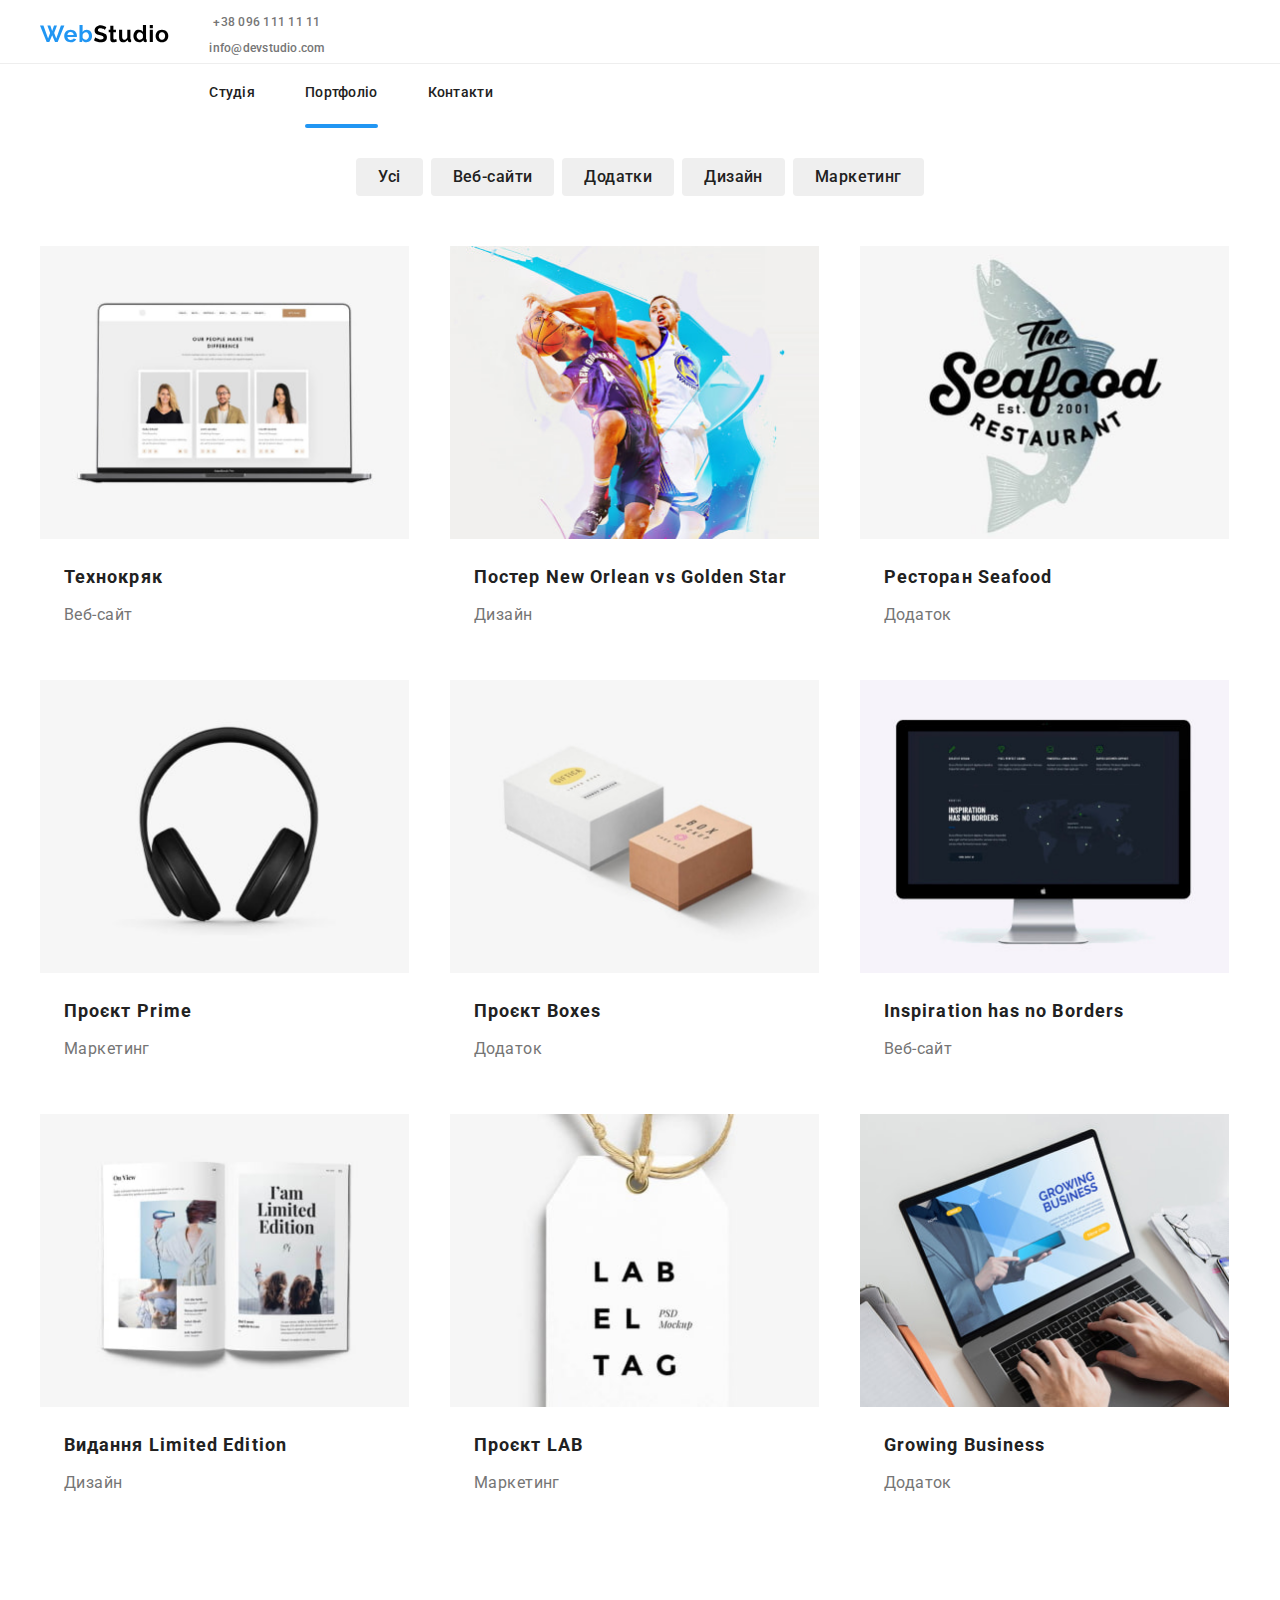
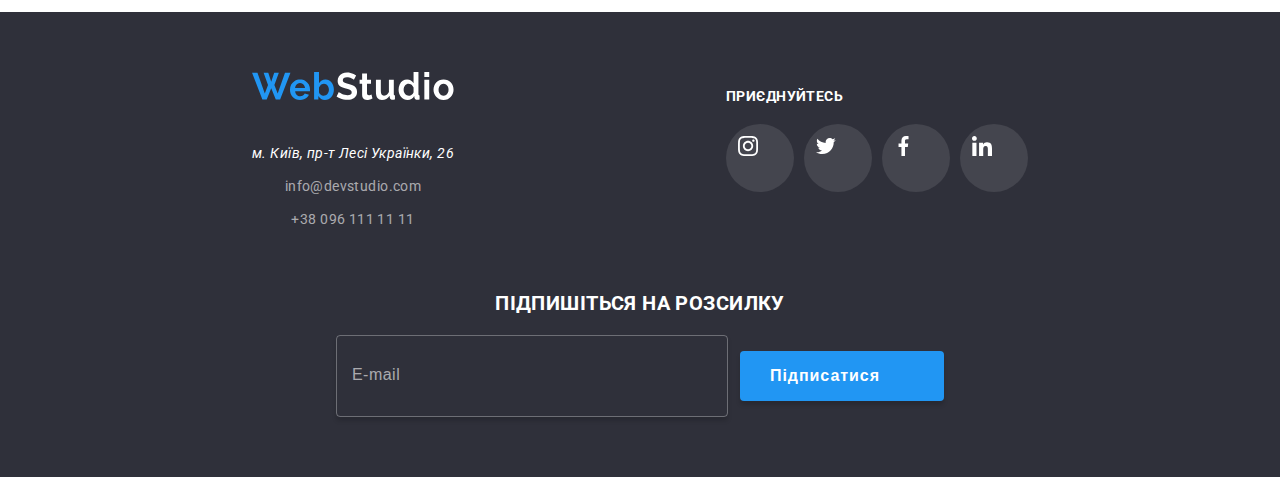
==== commit 8392f798: "added ретинизовані зображення" ====
--- a/src/pages/portfolio.html
+++ b/src/pages/portfolio.html
@@ -111,11 +111,19 @@
           <div class="projects__contanier">
             <article class="project">
               <div class="project__photo">
-                <img
-                  src="../images/portfolio/technokrak.jpg"
-                  alt="Веб-сайт Технокряк"
-                  class="project__img"
-                />
+                <picture class="project__img">
+                  <source
+                    srcset="
+                      ../images/portfolio/technokrak.jpg    1x,
+                      ../images/portfolio/technokrak@2x.jpg 2x
+                    "
+                  />
+                  <img
+                    src="../images/portfolio/technokrak.jpg"
+                    alt="Веб-сайт Технокряк"
+                    class="project__img"
+                  />
+                </picture>
                 <p class="project__overlay">
                   Ресурс пропонує комплексні пропозиції з різним рівнем
                   функціоналу та сервісів. Все це дозволить відвідувачу отримати
@@ -128,11 +136,19 @@
 
             <article class="project">
               <div class="project__photo">
-                <img
-                  src="../images/portfolio/neworlean.jpg"
-                  alt="Постер New Orlean vs Golden Star"
-                  class="project__img"
-                />
+                <picture class="project__img">
+                  <source
+                    srcset="
+                      ../images/portfolio/neworlean.jpg    1x,
+                      ../images/portfolio/neworlean@2x.jpg 2x
+                    "
+                  />
+                  <img
+                    src="../images/portfolio/neworlean.jpg"
+                    alt="Постер New Orlean vs Golden Star"
+                    class="project__img"
+                  />
+                </picture>
                 <p class="project__overlay">
                   Ресурс пропонує комплексні пропозиції з різним рівнем
                   функціоналу та сервісів. Все це дозволить відвідувачу отримати
@@ -145,11 +161,19 @@
 
             <article class="project">
               <div class="project__photo">
-                <img
-                  src="../images/portfolio/seafood.jpg"
-                  alt="Додаток Seafood"
-                  class="project__img"
-                />
+                <picture class="project__img">
+                  <source
+                    srcset="
+                      ../images/portfolio/seafood.jpg    1x,
+                      ../images/portfolio/seafood@2x.jpg 2x
+                    "
+                  />
+                  <img
+                    src="../images/portfolio/seafood.jpg"
+                    alt="Додаток Seafood"
+                    class="project__img"
+                  />
+                </picture>
                 <p class="project__overlay">
                   Ресурс пропонує комплексні пропозиції з різним рівнем
                   функціоналу та сервісів. Все це дозволить відвідувачу отримати
@@ -162,11 +186,19 @@
 
             <article class="project">
               <div class="project__photo">
-                <img
-                  src="../images/portfolio/prime.jpg"
-                  alt="Проєкт Prime"
-                  class="project__img"
-                />
+                <picture class="project__img">
+                  <source
+                    srcset="
+                      ../images/portfolio/prime.jpg    1x,
+                      ../images/portfolio/prime@2x.jpg 2x
+                    "
+                  />
+                  <img
+                    src="../images/portfolio/prime.jpg"
+                    alt="Проєкт Prime"
+                    class="project__img"
+                  />
+                </picture>
                 <p class="project__overlay">
                   Ресурс пропонує комплексні пропозиції з різним рівнем
                   функціоналу та сервісів. Все це дозволить відвідувачу отримати
@@ -179,11 +211,19 @@
 
             <article class="project">
               <div class="project__photo">
-                <img
-                  src="../images/portfolio/boxes.jpg"
-                  alt="Додаток Boxes"
-                  class="project__img"
-                />
+                <picture class="project__img">
+                  <source
+                    srcset="
+                      ../images/portfolio/boxes.jpg    1x,
+                      ../images/portfolio/boxes@2x.jpg 2x
+                    "
+                  />
+                  <img
+                    src="../images/portfolio/boxes.jpg"
+                    alt="Додаток Boxes"
+                    class="project__img"
+                  />
+                </picture>
                 <p class="project__overlay">
                   Ресурс пропонує комплексні пропозиції з різним рівнем
                   функціоналу та сервісів. Все це дозволить відвідувачу отримати
@@ -196,11 +236,19 @@
 
             <article class="project">
               <div class="project__photo">
-                <img
-                  src="../images/portfolio/inspiration.jpg"
-                  alt="Веб-сайт Inspiration has no Borders"
-                  class="project__img"
-                />
+                <picture class="project__img">
+                  <source
+                    srcset="
+                      ../images/portfolio/inspiration.jpg    1x,
+                      ../images/portfolio/inspiration@2x.jpg 2x
+                    "
+                  />
+                  <img
+                    src="../images/portfolio/inspiration.jpg"
+                    alt="Веб-сайт Inspiration has no Borders"
+                    class="project__img"
+                  />
+                </picture>
                 <p class="project__overlay">
                   Ресурс пропонує комплексні пропозиції з різним рівнем
                   функціоналу та сервісів. Все це дозволить відвідувачу отримати
@@ -213,11 +261,19 @@
 
             <article class="project">
               <div class="project__photo">
-                <img
-                  src="../images/portfolio/limitededition.jpg"
-                  alt="Дизайн Limited Edition"
-                  class="project__img"
-                />
+                <picture class="project__img">
+                  <source
+                    srcset="
+                      ../images/portfolio/limitededition.jpg    1x,
+                      ../images/portfolio/limitededition@2x.jpg 2x
+                    "
+                  />
+                  <img
+                    src="../images/portfolio/limitededition.jpg"
+                    alt="Дизайн Limited Edition"
+                    class="project__img"
+                  />
+                </picture>
                 <p class="project__overlay">
                   Ресурс пропонує комплексні пропозиції з різним рівнем
                   функціоналу та сервісів. Все це дозволить відвідувачу отримати
@@ -230,11 +286,19 @@
 
             <article class="project">
               <div class="project__photo">
-                <img
-                  src="../images/portfolio/lab.jpg"
-                  alt="Проєкт LAB"
-                  class="project__img"
-                />
+                <picture class="project__img">
+                  <source
+                    srcset="
+                      ../images/portfolio/lab.jpg    1x,
+                      ../images/portfolio/lab@2x.jpg 2x
+                    "
+                  />
+                  <img
+                    src="../images/portfolio/lab.jpg"
+                    alt="Проєкт LAB"
+                    class="project__img"
+                  />
+                </picture>
                 <p class="project__overlay">
                   Ресурс пропонує комплексні пропозиції з різним рівнем
                   функціоналу та сервісів. Все це дозволить відвідувачу отримати
@@ -247,11 +311,19 @@
 
             <article class="project">
               <div class="project__photo">
-                <img
-                  src="../images/portfolio/growingbusiness.jpg"
-                  alt="Додаток Growing Business"
-                  class="project__img"
-                />
+                <picture class="project__img">
+                  <source
+                    srcset="
+                      ../images/portfolio/growingbusiness.jpg    1x,
+                      ../images/portfolio/growingbusiness@2x.jpg 2x
+                    "
+                  />
+                  <img
+                    src="../images/portfolio/growingbusiness.jpg"
+                    alt="Додаток Growing Business"
+                    class="project__img"
+                  />
+                </picture>
                 <p class="project__overlay">
                   Ресурс пропонує комплексні пропозиції з різним рівнем
                   функціоналу та сервісів. Все це дозволить відвідувачу отримати
--- a/src/css/main.css
+++ b/src/css/main.css
@@ -144,7 +144,6 @@
   padding-top: 25px;
   padding-bottom: 25px;
   border-bottom: 1px solid #eee;
-  position: relative;
 }
 
 .header__container {
@@ -163,7 +162,7 @@
   background-color: #ffffff;
   z-index: 9;
   display: flex;
-  justify-content: center;
+  justify-content: space-between;
   align-items: center;
   transform: translateX(-100%);
   transition: transform 0.5s ease;
@@ -175,8 +174,8 @@
 
 .menu__list {
   display: flex;
-  justify-content: none;
-  align-items: center;
+  justify-content: center;
+  align-items: flex-start;
   gap: 30px;
   flex-direction: column;
   position: absolute;
@@ -288,7 +287,7 @@
 }
 
 .open ~ .header__btn .header__btn--icon {
-  transform: rotate(405deg);
+  transform: rotate(45deg);
 }
 
 .open ~ .header__btn::before {
@@ -305,11 +304,24 @@
   .header {
     padding-bottom: 20px;
   }
+  .header__mobilemenu {
+    position: relative;
+    transform: translateX(0);
+    display: flex;
+    justify-content: space-between;
+    align-items: center;
+    gap: 0px;
+  }
   .menu__list {
     display: flex;
-    justify-content: none;
+    justify-content: center;
     align-items: center;
     gap: 50px;
+    flex-direction: row;
+    margin-bottom: 0;
+  }
+  .menu__link {
+    font-size: inherit;
   }
   .menu__link::after {
     content: "";
@@ -339,13 +351,14 @@
     display: flex;
     justify-content: none;
     align-items: center;
-    gap: 30px;
+    gap: 10px;
   }
   .address__link {
     font-weight: 500;
     letter-spacing: 0.02em;
     color: #757575;
     text-decoration: none;
+    font-size: 12px;
     transition-property: color;
     transition-duration: 250ms;
     transition-timing-function: cubic-bezier(0.4, 0, 0.2, 1);
@@ -372,9 +385,6 @@
     height: 16px;
     margin-right: 10px;
   }
-  .header__mobilemenu {
-    position: relative;
-  }
   .header__btn {
     display: none;
   }
@@ -384,12 +394,17 @@
 }
 .hero {
   background-color: #2f303a;
-  background-image: linear-gradient(to right, rgba(47, 48, 58, 0.2588235294), rgba(47, 48, 58, 0.2588235294)), url(../images/heroimg.jpg);
+  background-image: linear-gradient(to right, rgba(47, 48, 58, 0.2588235294), rgba(47, 48, 58, 0.2588235294)), url(../images/hero/hero-mobile.jpg);
   padding-top: 120px;
   padding-bottom: 120px;
   background-repeat: no-repeat;
   background-size: cover;
   background-position: center;
+}
+@media (-webkit-min-device-pixel-ratio: 2), (min-resolution: 2dppx), (min-resolution: 192dpi) {
+  .hero {
+    background-image: url(../images/hero/hero-mobile@2x.jpg);
+  }
 }
 
 .hero__container {
@@ -409,11 +424,29 @@
   width: 360px;
 }
 
+@media (min-width: 768px) {
+  .hero {
+    background-image: linear-gradient(to right, rgba(47, 48, 58, 0.2588235294), rgba(47, 48, 58, 0.2588235294)), url(../images/hero/hero-tablet.jpg);
+  }
+}
+@media (min-width: 768px) and (-webkit-min-device-pixel-ratio: 2), (min-width: 768px) and (min-resolution: 2dppx), (min-width: 768px) and (min-resolution: 192dpi) {
+  .hero {
+    background-image: url(../images/hero/hero-tablet@2x.jpg);
+  }
+}
 @media (min-width: 1200px) {
   .hero {
     padding-top: 200px;
     padding-bottom: 200px;
-  }
+    background-image: linear-gradient(to right, rgba(47, 48, 58, 0.2588235294), rgba(47, 48, 58, 0.2588235294)), url(../images/hero/hero-desktop.jpg);
+  }
+}
+@media (min-width: 1200px) and (-webkit-min-device-pixel-ratio: 2), (min-width: 1200px) and (min-resolution: 2dppx), (min-width: 1200px) and (min-resolution: 192dpi) {
+  .hero {
+    background-image: url(../images/hero/hero-desktop@2x.jpg);
+  }
+}
+@media (min-width: 1200px) {
   .hero__title {
     font-size: 44px;
     width: 695px;
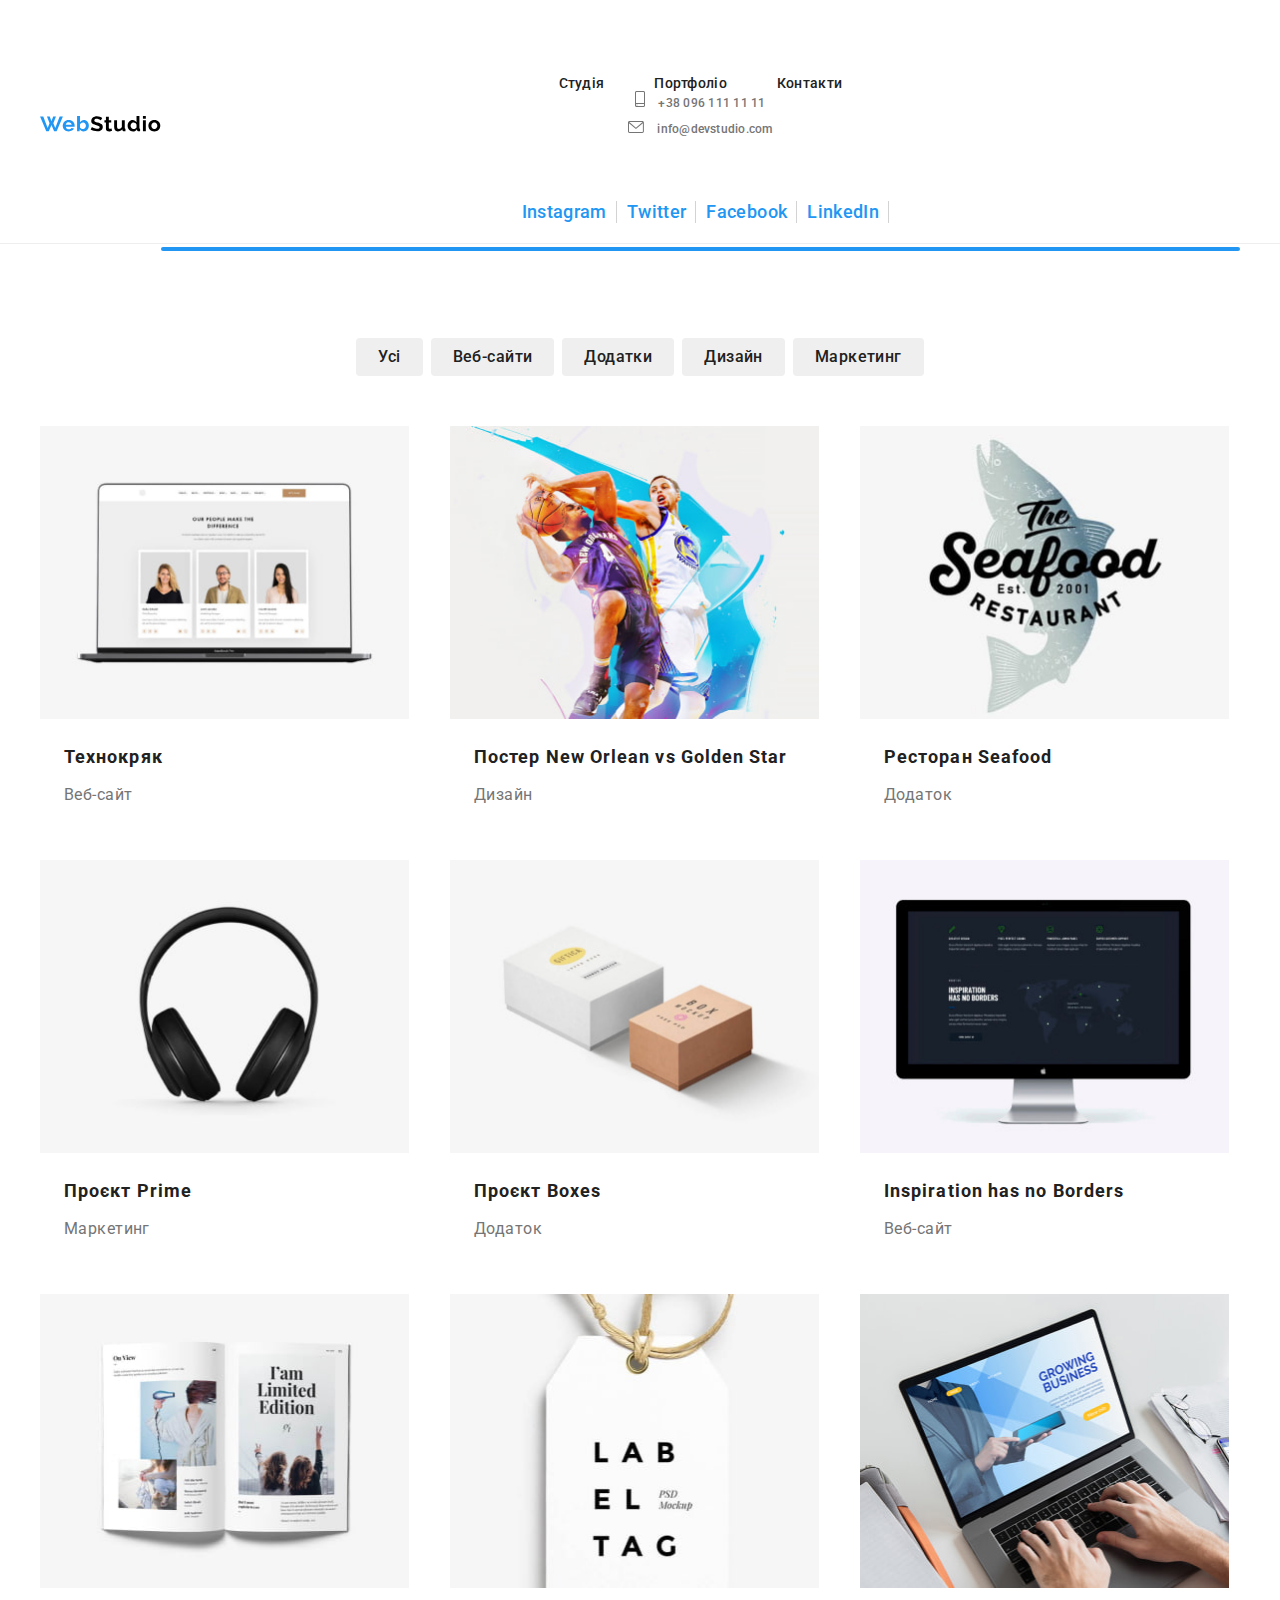
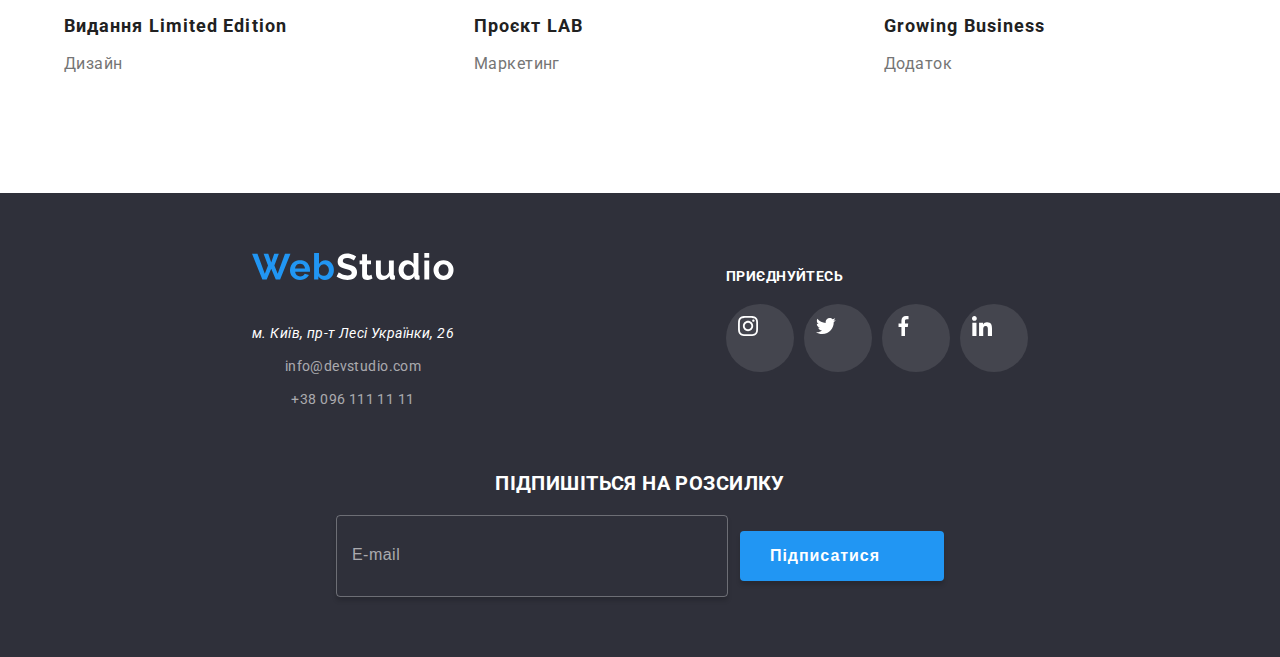
==== commit 4461d71d: "fixed mobile menu" ====
--- a/src/pages/portfolio.html
+++ b/src/pages/portfolio.html
@@ -65,18 +65,18 @@
               </a>
             </li>
           </ul>
-          <ul class="header__social">
-            <li class="social__item">
-              <a href="#" class="social__link">Instagram</a>
-            </li>
-            <li class="social__item">
-              <a href="#" class="social__link">Twitter</a>
-            </li>
-            <li class="social__item">
-              <a href="#" class="social__link">Facebook</a>
-            </li>
-            <li class="social__item">
-              <a href="#" class="social__link">LinkedIn</a>
+          <ul class="header__web">
+            <li class="web__item">
+              <a href="#" class="web__link">Instagram</a>
+            </li>
+            <li class="web__item">
+              <a href="#" class="web__link">Twitter</a>
+            </li>
+            <li class="web__item">
+              <a href="#" class="web__link">Facebook</a>
+            </li>
+            <li class="web__item">
+              <a href="#" class="web__link">LinkedIn</a>
             </li>
           </ul>
         </div>
--- a/src/css/main.css
+++ b/src/css/main.css
@@ -115,12 +115,17 @@
 button,
 input {
   border: none;
+  outline: 0;
   padding: 0;
 }
 
 img {
   width: 100%;
   display: block;
+}
+
+main {
+  overflow-x: hidden;
 }
 
 body {
@@ -154,6 +159,9 @@
 }
 
 .header__mobilemenu {
+  padding-top: 50px;
+  padding-left: 40px;
+  padding-right: 40px;
   position: fixed;
   top: 0;
   left: 0;
@@ -162,14 +170,18 @@
   background-color: #ffffff;
   z-index: 9;
   display: flex;
-  justify-content: space-between;
-  align-items: center;
+  flex-direction: column;
+  align-items: flex-start;
   transform: translateX(-100%);
   transition: transform 0.5s ease;
 }
 
 .header__mobilemenu.open {
   transform: translateX(0);
+}
+
+.header__menu {
+  flex-grow: 1;
 }
 
 .menu__list {
@@ -178,10 +190,6 @@
   align-items: flex-start;
   gap: 30px;
   flex-direction: column;
-  position: absolute;
-  top: 50px;
-  left: 40px;
-  margin-bottom: 300px;
 }
 
 .menu__link {
@@ -190,7 +198,6 @@
   letter-spacing: 0.02em;
   text-decoration: none;
   color: #212121;
-  position: relative;
   transition-property: color;
   transition-duration: 250ms;
   transition-timing-function: cubic-bezier(0.4, 0, 0.2, 1);
@@ -203,8 +210,7 @@
   display: flex;
   flex-direction: column-reverse;
   gap: 30px;
-  position: absolute;
-  left: 40px;
+  margin-bottom: 65px;
 }
 
 .address__link {
@@ -229,7 +235,7 @@
   display: none;
 }
 
-.header__social {
+.header__web {
   display: flex;
   align-items: center;
   gap: 20px;
@@ -237,16 +243,25 @@
   justify-content: center;
   align-items: center;
   gap: 20px;
-  position: absolute;
-  left: 40px;
-}
-
-.social__link {
+}
+
+.web__link {
   font-weight: 500;
   font-size: 18px;
   line-height: 1.22222;
   letter-spacing: 0.02em;
   color: #2196f3;
+  position: relative;
+}
+.web__link::after {
+  content: "";
+  background-color: rgba(33, 33, 33, 0.2);
+  display: block;
+  height: 22px;
+  width: 1px;
+  position: absolute;
+  right: -10px;
+  top: 0;
 }
 
 .header__btn {
@@ -367,6 +382,7 @@
     color: #2196f3;
   }
   .address__icon {
+    display: inline-block;
     fill: #757575;
     transition-property: fill;
     transition-duration: 250ms;
@@ -421,7 +437,6 @@
   text-transform: uppercase;
   text-align: center;
   color: #ffffff;
-  width: 360px;
 }
 
 @media (min-width: 768px) {
@@ -432,6 +447,11 @@
 @media (min-width: 768px) and (-webkit-min-device-pixel-ratio: 2), (min-width: 768px) and (min-resolution: 2dppx), (min-width: 768px) and (min-resolution: 192dpi) {
   .hero {
     background-image: url(../images/hero/hero-tablet@2x.jpg);
+  }
+}
+@media (min-width: 768px) {
+  .hero__title {
+    max-width: 360px;
   }
 }
 @media (min-width: 1200px) {
@@ -449,7 +469,7 @@
 @media (min-width: 1200px) {
   .hero__title {
     font-size: 44px;
-    width: 695px;
+    max-width: 695px;
   }
 }
 .backdrop {
@@ -1143,6 +1163,11 @@
   fill: #ffffff;
 }
 
+@media (min-width: 1200px) {
+  .btn__hero {
+    padding: 10px 32px;
+  }
+}
 .projects {
   padding-top: 40px;
   padding-bottom: 60px;
@@ -1152,6 +1177,7 @@
   display: flex;
   flex-wrap: wrap;
   align-items: center;
+  justify-content: center;
   row-gap: 30px;
 }
 
